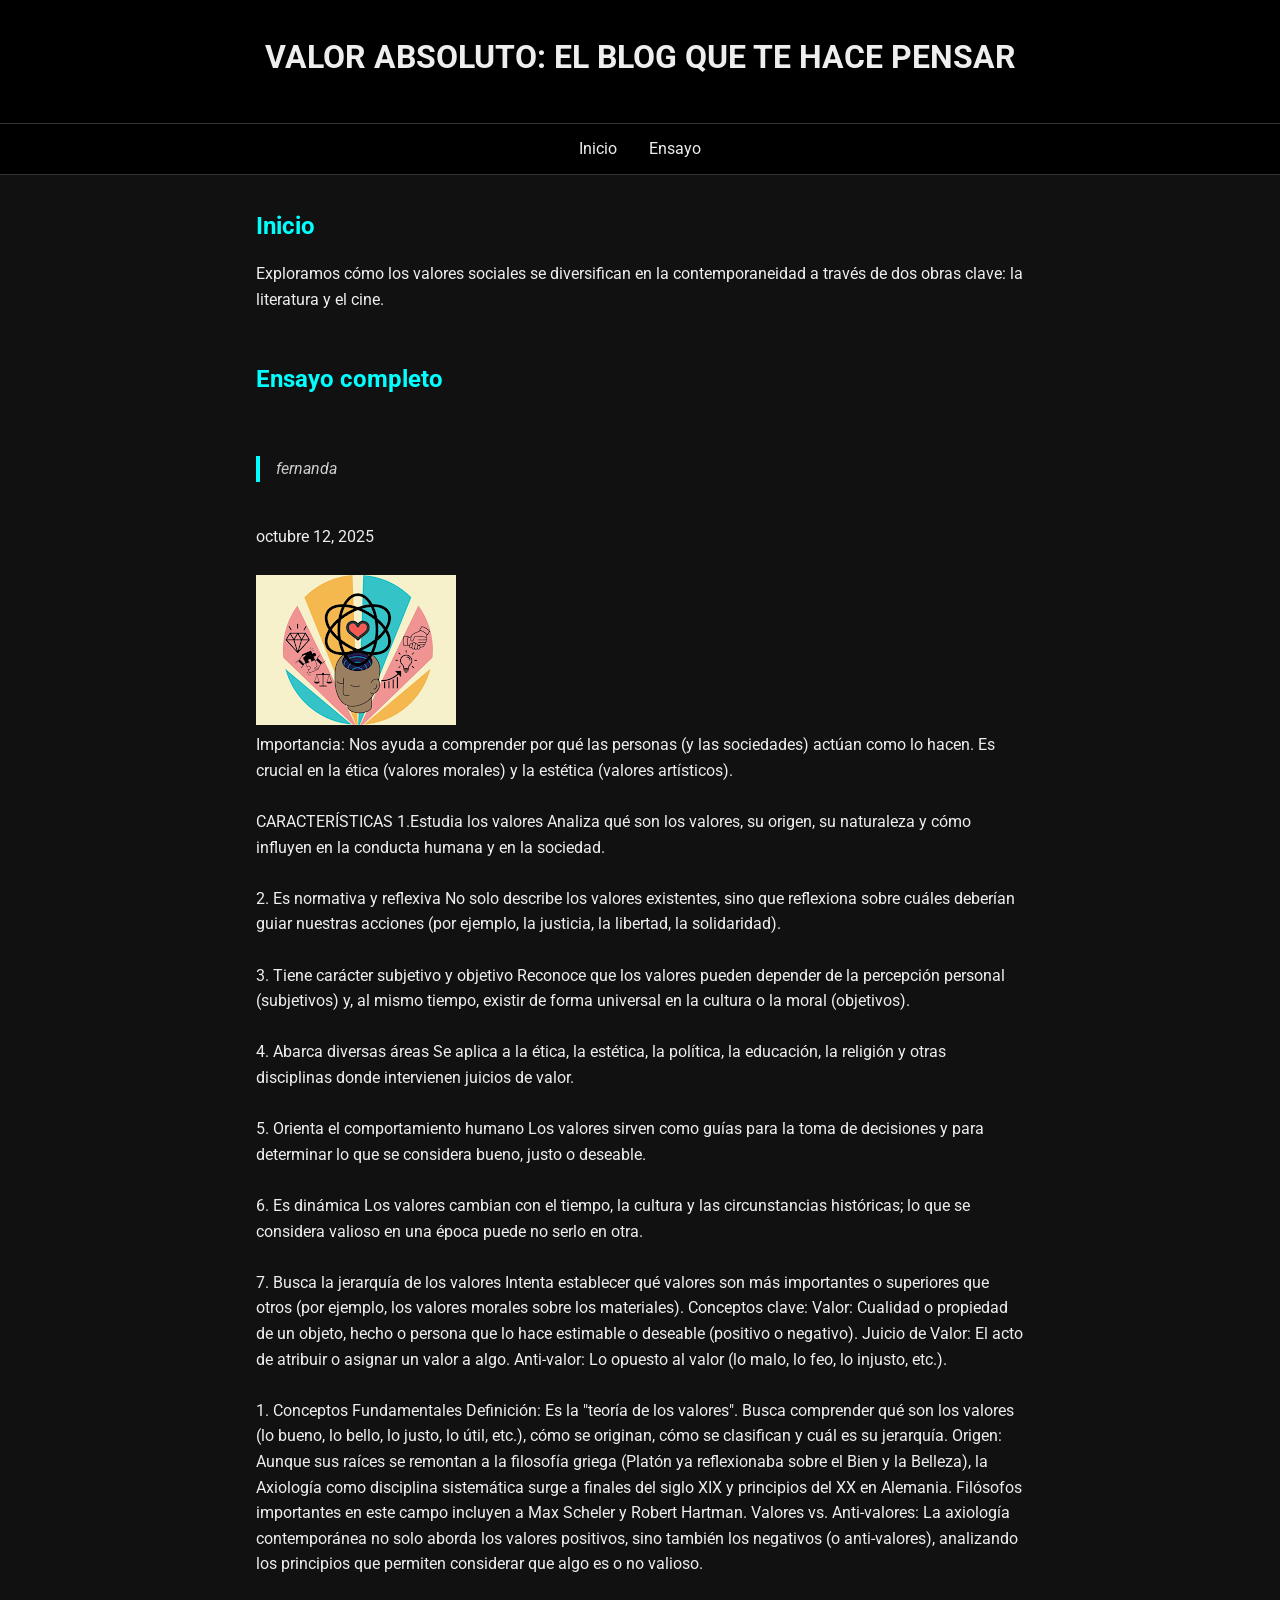
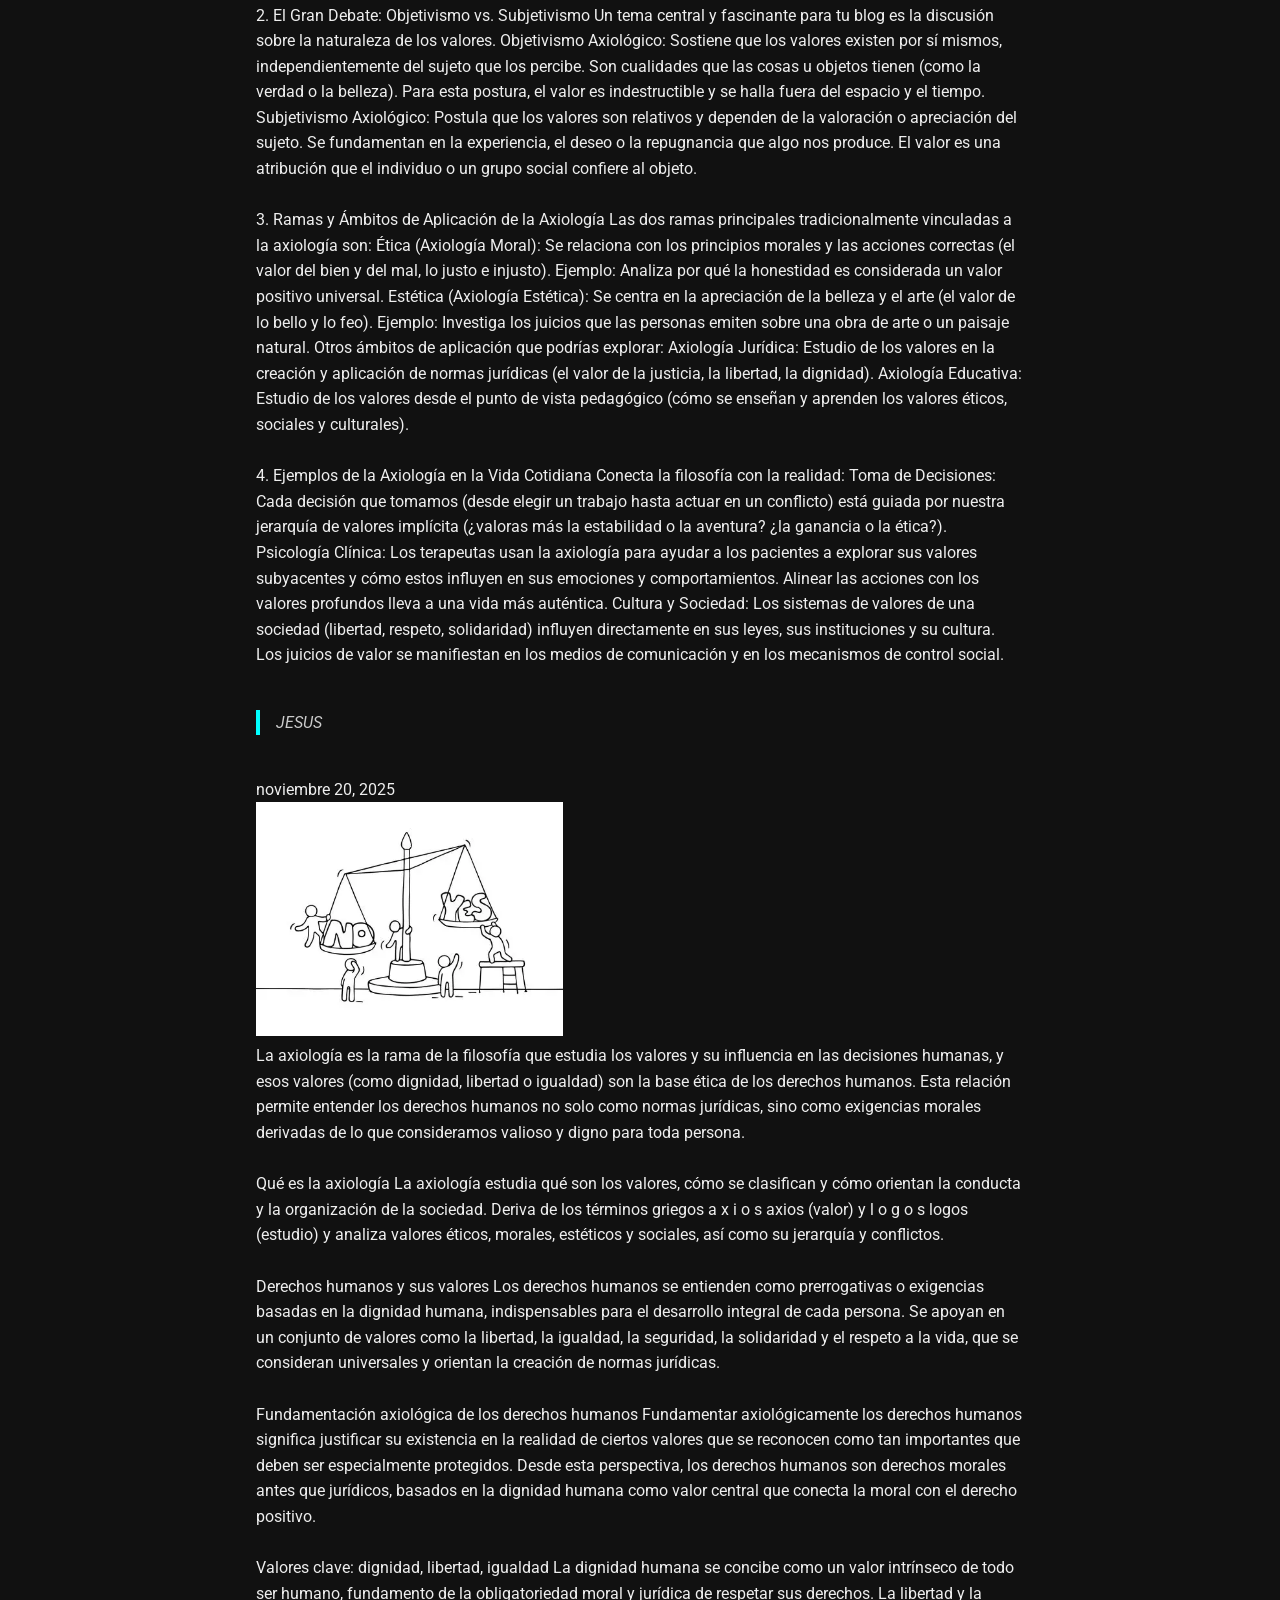
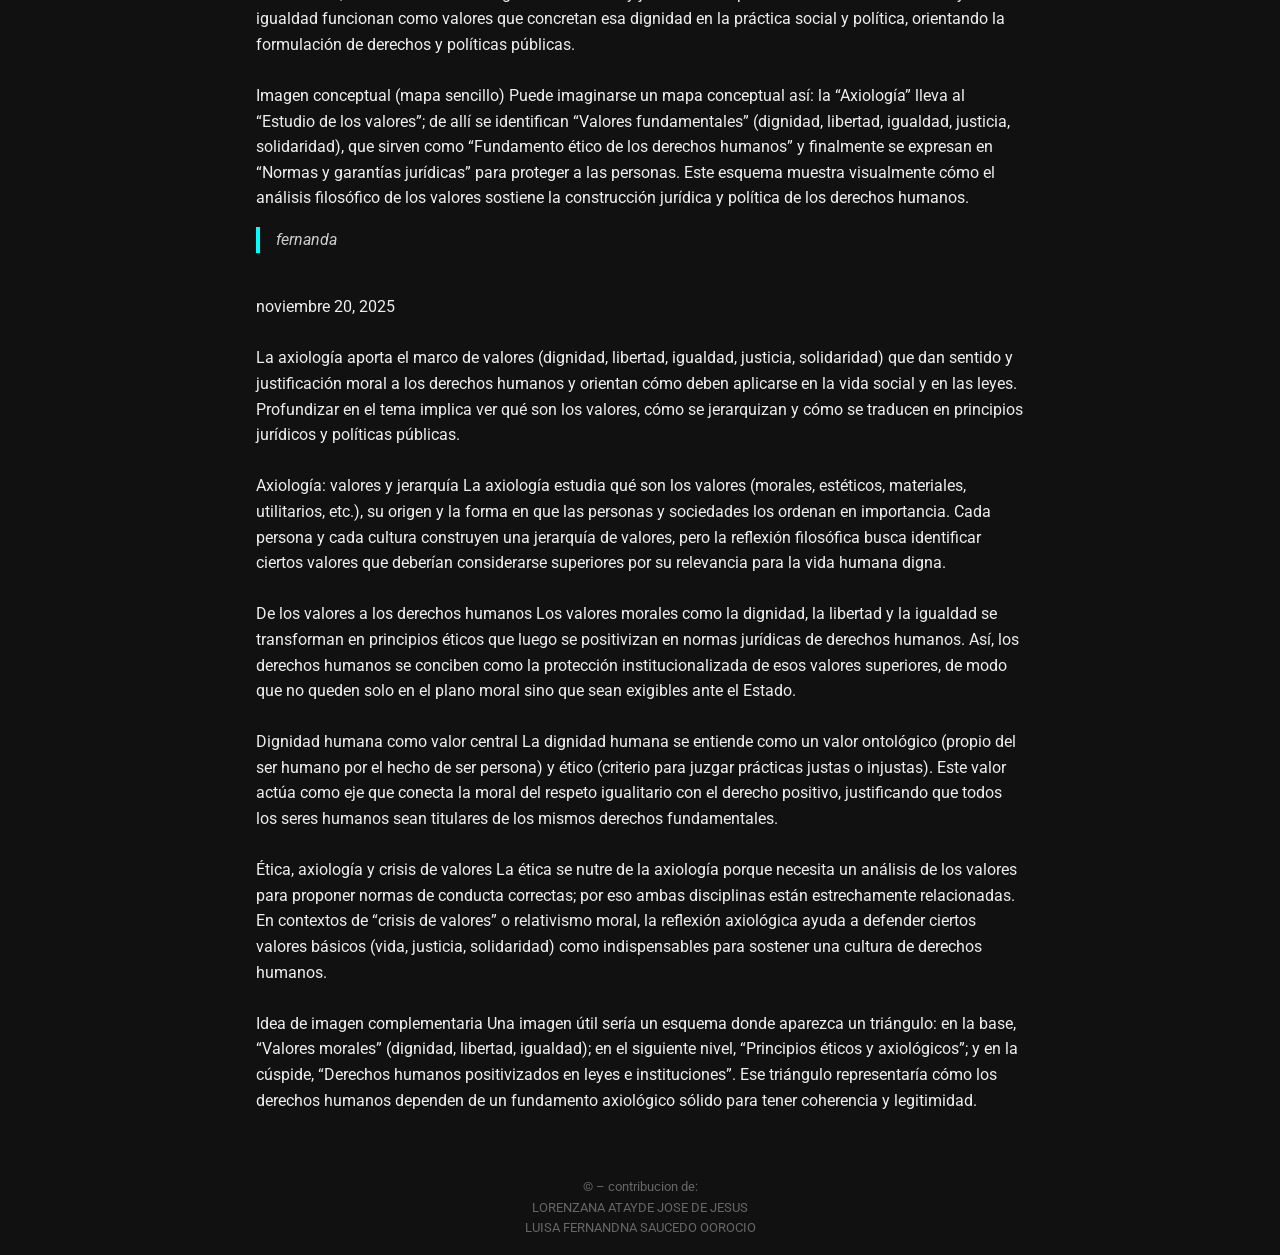
==== index.html @ 6dce5f1a "Add files via upload" ====
<!DOCTYPE html>
<html lang="es">
  <head>
    <meta charset="UTF-8" />
    <meta name="viewport" content="width=device-width, initial-scale=1.0" />
    <title>La diversificación de los valores sociales</title>
    <link rel="stylesheet" href="inicio.css" />
    <link
      href="https://fonts.googleapis.com/css2?family=Roboto:wght@300;400;700&display=swap"
      rel="stylesheet"
    />
  </head>

  <body>
    <header>
      <h1>VALOR ABSOLUTO: EL BLOG QUE TE HACE PENSAR</h1>
    </header>

    <nav>
      <ul>
        <li><a href="#inicio">Inicio</a></li>
        <li><a href="#ensayo">Ensayo</a></li>
      </ul>
    </nav>

    <main>
      <section id="inicio">
        <h2>Inicio</h2>
        <p>
          Exploramos cómo los valores sociales se diversifican en la
          contemporaneidad a través de dos obras clave: la literatura y el cine.
        </p>
      </section>

      <section id="ensayo">
        <h2>Ensayo completo</h2>
        <article>
          <br />
          <blockquote>fernanda</blockquote>
          <br/>
          <p>
            octubre 12, 2025<br />
            <br><img src="karen.png" alt="" /><br>
            Importancia: Nos ayuda a comprender por qué las personas (y las
            sociedades) actúan como lo hacen. Es crucial en la ética (valores
            morales) y la estética (valores artísticos).

            <br /><br />

            CARACTERÍSTICAS 1.Estudia los valores Analiza qué son los valores,
            su origen, su naturaleza y cómo influyen en la conducta humana y en
            la sociedad.
            <br /><br />
            2. Es normativa y reflexiva No solo describe los valores existentes,
            sino que reflexiona sobre cuáles deberían guiar nuestras acciones
            (por ejemplo, la justicia, la libertad, la solidaridad).
            <br /><br />
            3. Tiene carácter subjetivo y objetivo Reconoce que los valores
            pueden depender de la percepción personal (subjetivos) y, al mismo
            tiempo, existir de forma universal en la cultura o la moral
            (objetivos).
            <br /><br />
            4. Abarca diversas áreas Se aplica a la ética, la estética, la
            política, la educación, la religión y otras disciplinas donde
            intervienen juicios de valor.
            <br /><br />
            5. Orienta el comportamiento humano Los valores sirven como guías
            para la toma de decisiones y para determinar lo que se considera
            bueno, justo o deseable.
            <br /><br />
            6. Es dinámica Los valores cambian con el tiempo, la cultura y las
            circunstancias históricas; lo que se considera valioso en una época
            puede no serlo en otra.
            <br /><br />
            7. Busca la jerarquía de los valores Intenta establecer qué valores
            son más importantes o superiores que otros (por ejemplo, los valores
            morales sobre los materiales). Conceptos clave: Valor: Cualidad o
            propiedad de un objeto, hecho o persona que lo hace estimable o
            deseable (positivo o negativo). Juicio de Valor: El acto de atribuir
            o asignar un valor a algo. Anti-valor: Lo opuesto al valor (lo malo,
            lo feo, lo injusto, etc.).

            <br /><br />

            1. Conceptos Fundamentales Definición: Es la "teoría de los
            valores". Busca comprender qué son los valores (lo bueno, lo bello,
            lo justo, lo útil, etc.), cómo se originan, cómo se clasifican y
            cuál es su jerarquía. Origen: Aunque sus raíces se remontan a la
            filosofía griega (Platón ya reflexionaba sobre el Bien y la
            Belleza), la Axiología como disciplina sistemática surge a finales
            del siglo XIX y principios del XX en Alemania. Filósofos importantes
            en este campo incluyen a Max Scheler y Robert Hartman. Valores vs.
            Anti-valores: La axiología contemporánea no solo aborda los valores
            positivos, sino también los negativos (o anti-valores), analizando
            los principios que permiten considerar que algo es o no valioso.
            <br /><br />
            2. El Gran Debate: Objetivismo vs. Subjetivismo Un tema central y
            fascinante para tu blog es la discusión sobre la naturaleza de los
            valores. Objetivismo Axiológico: Sostiene que los valores existen
            por sí mismos, independientemente del sujeto que los percibe. Son
            cualidades que las cosas u objetos tienen (como la verdad o la
            belleza). Para esta postura, el valor es indestructible y se halla
            fuera del espacio y el tiempo. Subjetivismo Axiológico: Postula que
            los valores son relativos y dependen de la valoración o apreciación
            del sujeto. Se fundamentan en la experiencia, el deseo o la
            repugnancia que algo nos produce. El valor es una atribución que el
            individuo o un grupo social confiere al objeto.
            <br /><br />
            3. Ramas y Ámbitos de Aplicación de la Axiología Las dos ramas
            principales tradicionalmente vinculadas a la axiología son: Ética
            (Axiología Moral): Se relaciona con los principios morales y las
            acciones correctas (el valor del bien y del mal, lo justo e
            injusto). Ejemplo: Analiza por qué la honestidad es considerada un
            valor positivo universal. Estética (Axiología Estética): Se centra
            en la apreciación de la belleza y el arte (el valor de lo bello y lo
            feo). Ejemplo: Investiga los juicios que las personas emiten sobre
            una obra de arte o un paisaje natural. Otros ámbitos de aplicación
            que podrías explorar: Axiología Jurídica: Estudio de los valores en
            la creación y aplicación de normas jurídicas (el valor de la
            justicia, la libertad, la dignidad). Axiología Educativa: Estudio de
            los valores desde el punto de vista pedagógico (cómo se enseñan y
            aprenden los valores éticos, sociales y culturales).
            <br /><br />
            4. Ejemplos de la Axiología en la Vida Cotidiana Conecta la
            filosofía con la realidad: Toma de Decisiones: Cada decisión que
            tomamos (desde elegir un trabajo hasta actuar en un conflicto) está
            guiada por nuestra jerarquía de valores implícita (¿valoras más la
            estabilidad o la aventura? ¿la ganancia o la ética?). Psicología
            Clínica: Los terapeutas usan la axiología para ayudar a los
            pacientes a explorar sus valores subyacentes y cómo estos influyen
            en sus emociones y comportamientos. Alinear las acciones con los
            valores profundos lleva a una vida más auténtica. Cultura y
            Sociedad: Los sistemas de valores de una sociedad (libertad,
            respeto, solidaridad) influyen directamente en sus leyes, sus
            instituciones y su cultura. Los juicios de valor se manifiestan en
            los medios de comunicación y en los mecanismos de control social.
          </p>
          <br />

          <blockquote>JESUS</blockquote>
          <br />
          noviembre 20, 2025
          <br />
          <img src="cami.webp" style="width: 40%" />
          <br />

          <p>
            La axiología es la rama de la filosofía que estudia los valores y su
            influencia en las decisiones humanas, y esos valores (como dignidad,
            libertad o igualdad) son la base ética de los derechos humanos. Esta
            relación permite entender los derechos humanos no solo como normas
            jurídicas, sino como exigencias morales derivadas de lo que
            consideramos valioso y digno para toda persona.

            <br /><br />

            Qué es la axiología La axiología estudia qué son los valores, cómo
            se clasifican y cómo orientan la conducta y la organización de la
            sociedad. Deriva de los términos griegos a x i o s axios (valor) y l
            o g o s logos (estudio) y analiza valores éticos, morales, estéticos
            y sociales, así como su jerarquía y conflictos.

            <br /><br />

            Derechos humanos y sus valores Los derechos humanos se entienden
            como prerrogativas o exigencias basadas en la dignidad humana,
            indispensables para el desarrollo integral de cada persona. Se
            apoyan en un conjunto de valores como la libertad, la igualdad, la
            seguridad, la solidaridad y el respeto a la vida, que se consideran
            universales y orientan la creación de normas jurídicas.

            <br /><br />

            Fundamentación axiológica de los derechos humanos Fundamentar
            axiológicamente los derechos humanos significa justificar su
            existencia en la realidad de ciertos valores que se reconocen como
            tan importantes que deben ser especialmente protegidos. Desde esta
            perspectiva, los derechos humanos son derechos morales antes que
            jurídicos, basados en la dignidad humana como valor central que
            conecta la moral con el derecho positivo.​

            <br /><br />

            Valores clave: dignidad, libertad, igualdad La dignidad humana se
            concibe como un valor intrínseco de todo ser humano, fundamento de
            la obligatoriedad moral y jurídica de respetar sus derechos. La
            libertad y la igualdad funcionan como valores que concretan esa
            dignidad en la práctica social y política, orientando la formulación
            de derechos y políticas públicas.​

            <br /><br />

            Imagen conceptual (mapa sencillo) Puede imaginarse un mapa
            conceptual así: la “Axiología” lleva al “Estudio de los valores”; de
            allí se identifican “Valores fundamentales” (dignidad, libertad,
            igualdad, justicia, solidaridad), que sirven como “Fundamento ético
            de los derechos humanos” y finalmente se expresan en “Normas y
            garantías jurídicas” para proteger a las personas. Este esquema
            muestra visualmente cómo el análisis filosófico de los valores
            sostiene la construcción jurídica y política de los derechos
            humanos.​
          </p>

          <blockquote>fernanda</blockquote>
          <br />
          noviembre 20, 2025
          <br />
          <img src="img2.jpg" alt="">
          <p>
            La axiología aporta el marco de valores (dignidad, libertad,
            igualdad, justicia, solidaridad) que dan sentido y justificación
            moral a los derechos humanos y orientan cómo deben aplicarse en la
            vida social y en las leyes. Profundizar en el tema implica ver qué
            son los valores, cómo se jerarquizan y cómo se traducen en
            principios jurídicos y políticas públicas.
            
            <br><br>

            Axiología: valores y
            jerarquía La axiología estudia qué son los valores (morales,
            estéticos, materiales, utilitarios, etc.), su origen y la forma en
            que las personas y sociedades los ordenan en importancia. Cada
            persona y cada cultura construyen una jerarquía de valores, pero la
            reflexión filosófica busca identificar ciertos valores que deberían
            considerarse superiores por su relevancia para la vida humana
            digna.
            
            <br><br>
            
            De los valores a los derechos humanos Los valores morales
            como la dignidad, la libertad y la igualdad se transforman en
            principios éticos que luego se positivizan en normas jurídicas de
            derechos humanos. Así, los derechos humanos se conciben como la
            protección institucionalizada de esos valores superiores, de modo
            que no queden solo en el plano moral sino que sean exigibles ante el
            Estado.​

            <br><br>

            Dignidad humana como valor central La dignidad humana se
            entiende como un valor ontológico (propio del ser humano por el
            hecho de ser persona) y ético (criterio para juzgar prácticas justas
            o injustas). Este valor actúa como eje que conecta la moral del
            respeto igualitario con el derecho positivo, justificando que todos
            los seres humanos sean titulares de los mismos derechos
            fundamentales.​ 
            
            <br><br>
            
            Ética, axiología y crisis de valores La ética se
            nutre de la axiología porque necesita un análisis de los valores
            para proponer normas de conducta correctas; por eso ambas
            disciplinas están estrechamente relacionadas. En contextos de
            “crisis de valores” o relativismo moral, la reflexión axiológica
            ayuda a defender ciertos valores básicos (vida, justicia,
            solidaridad) como indispensables para sostener una cultura de
            derechos humanos.​ 

            <br><br>
            
            Idea de imagen complementaria Una imagen útil
            sería un esquema donde aparezca un triángulo: en la base, “Valores
            morales” (dignidad, libertad, igualdad); en el siguiente nivel,
            “Principios éticos y axiológicos”; y en la cúspide, “Derechos
            humanos positivizados en leyes e instituciones”. Ese triángulo
            representaría cómo los derechos humanos dependen de un fundamento
            axiológico sólido para tener coherencia y legitimidad.​
          </p>
        </article>
      </section>
    </main>

    <footer>
      <p>
        &copy; <span id="year"></span> – contribucion de:<br />
        LORENZANA ATAYDE JOSE DE JESUS <br />
        LUISA FERNANDNA SAUCEDO OOROCIO <br />
      </p>
    </footer>
  </body>
</html>
---- inicio.css ----
/* Reset básico */
* { margin: 0; padding: 0; box-sizing: border-box; }

body {
  font-family: 'Roboto', sans-serif;
  background: #111;
  color: #eee;
  line-height: 1.6;
}

header {
  text-align: center;
  padding: 2rem 1rem;
  background: #000;
  border-bottom: 1px solid #333;
}

header h1 { font-size: 2rem; margin-bottom: .5rem; }
header p { font-size: 1rem; color: #aaa; }

nav {
  background: #000;
  border-bottom: 1px solid #333;
  position: sticky;
  top: 0;
  z-index: 1000;
}

nav ul {
  list-style: none;
  display: flex;
  justify-content: center;
  flex-wrap: wrap;
}

nav li { margin: 0 1rem; }
nav a {
  color: #eee;
  text-decoration: none;
  padding: .75rem 0;
  display: block;
  transition: color .3s;
}
nav a:hover { color: #0ff; }

main {
  max-width: 800px;
  margin: 2rem auto;
  padding: 0 1rem;
}

section { margin-bottom: 3rem; }
h2 { margin-bottom: 1rem; color: #0ff; }
blockquote {
  border-left: 4px solid #0ff;
  padding-left: 1rem;
  margin: 1rem 0;
  font-style: italic;
  color: #ccc;
}

.ref-list { list-style: none; padding-left: 0; }
.ref-list li { margin-bottom: .5rem; }

form {
  display: flex;
  flex-direction: column;
}
form input, form textarea {
  margin-bottom: 1rem;
  padding: .75rem;
  border: none;
  border-radius: 4px;
  background: #222;
  color: #eee;
}
form button {
  padding: .75rem;
  border: none;
  border-radius: 4px;
  background: #0ff;
  color: #000;
  font-weight: bold;
  cursor: pointer;
}
form button:hover { background: #0cc; }

footer {
  text-align: center;
  padding: 1rem 0;
  font-size: .8rem;
  color: #666;
}
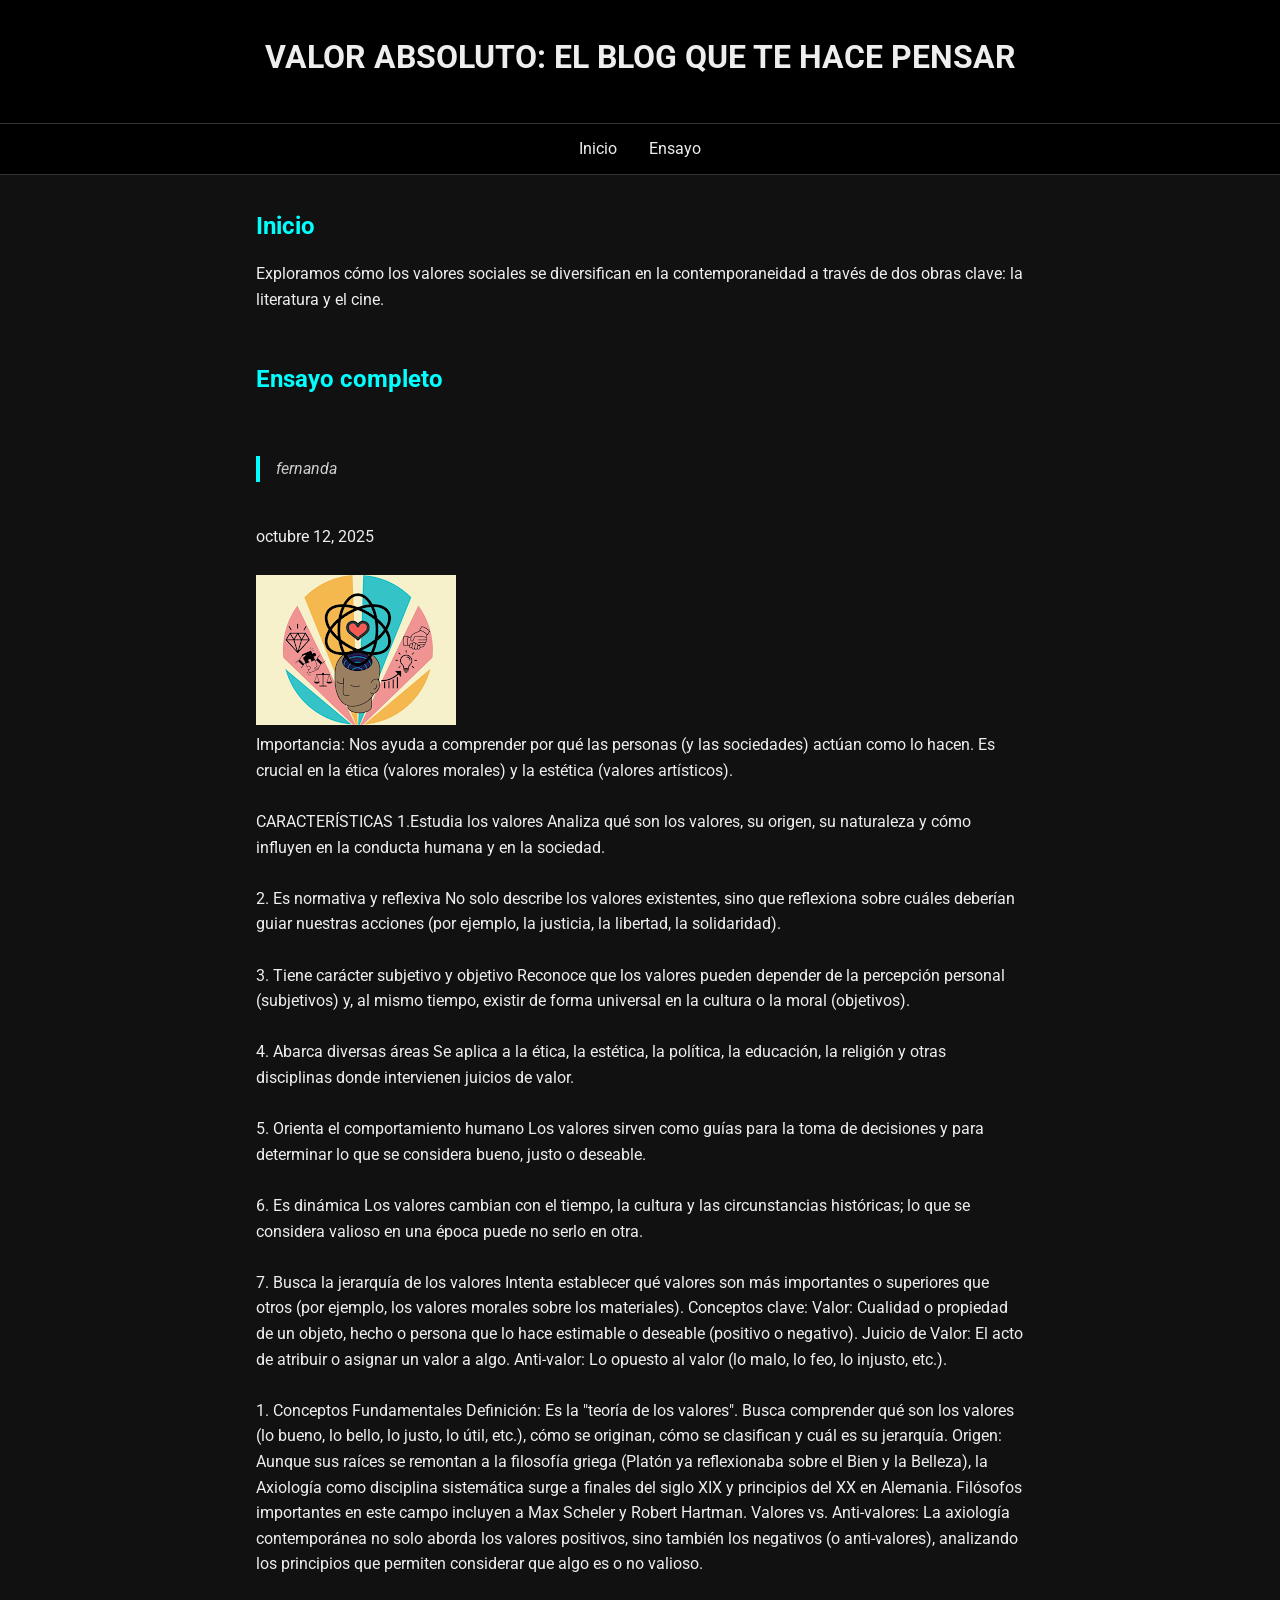
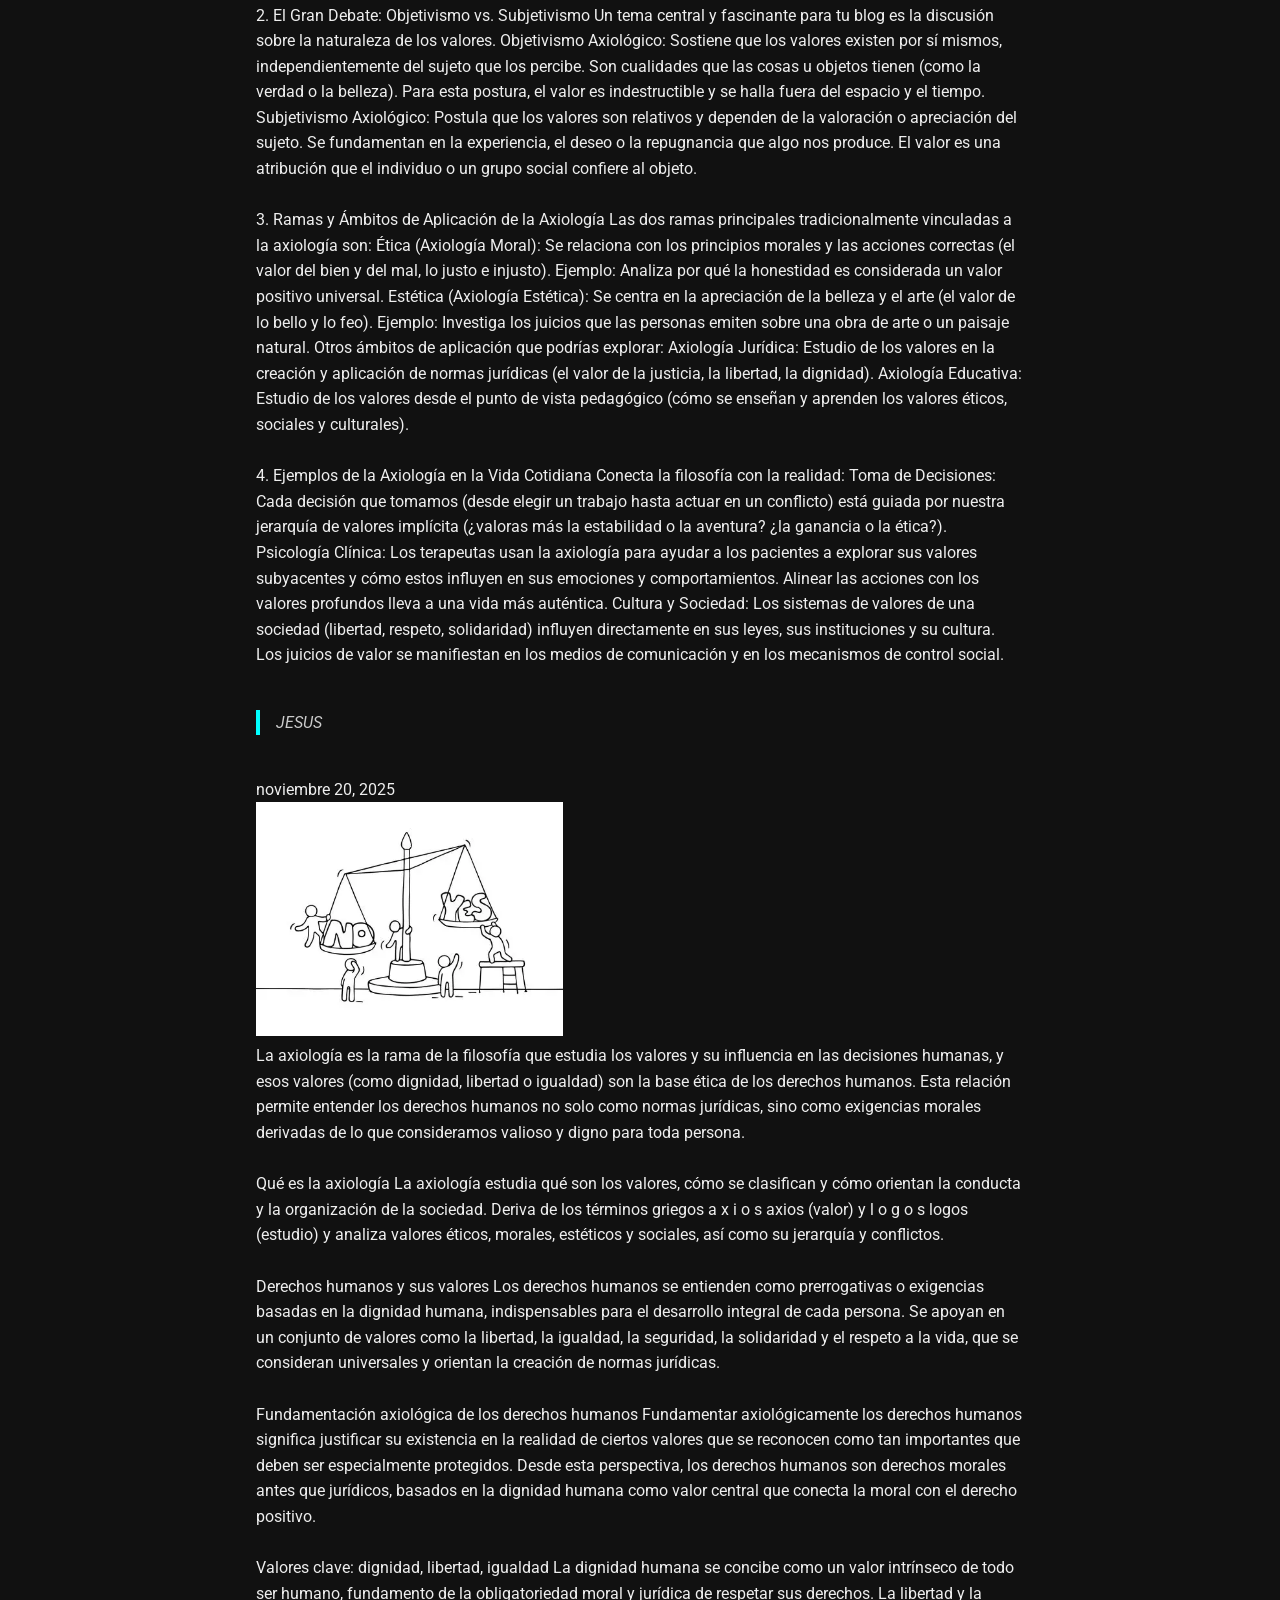
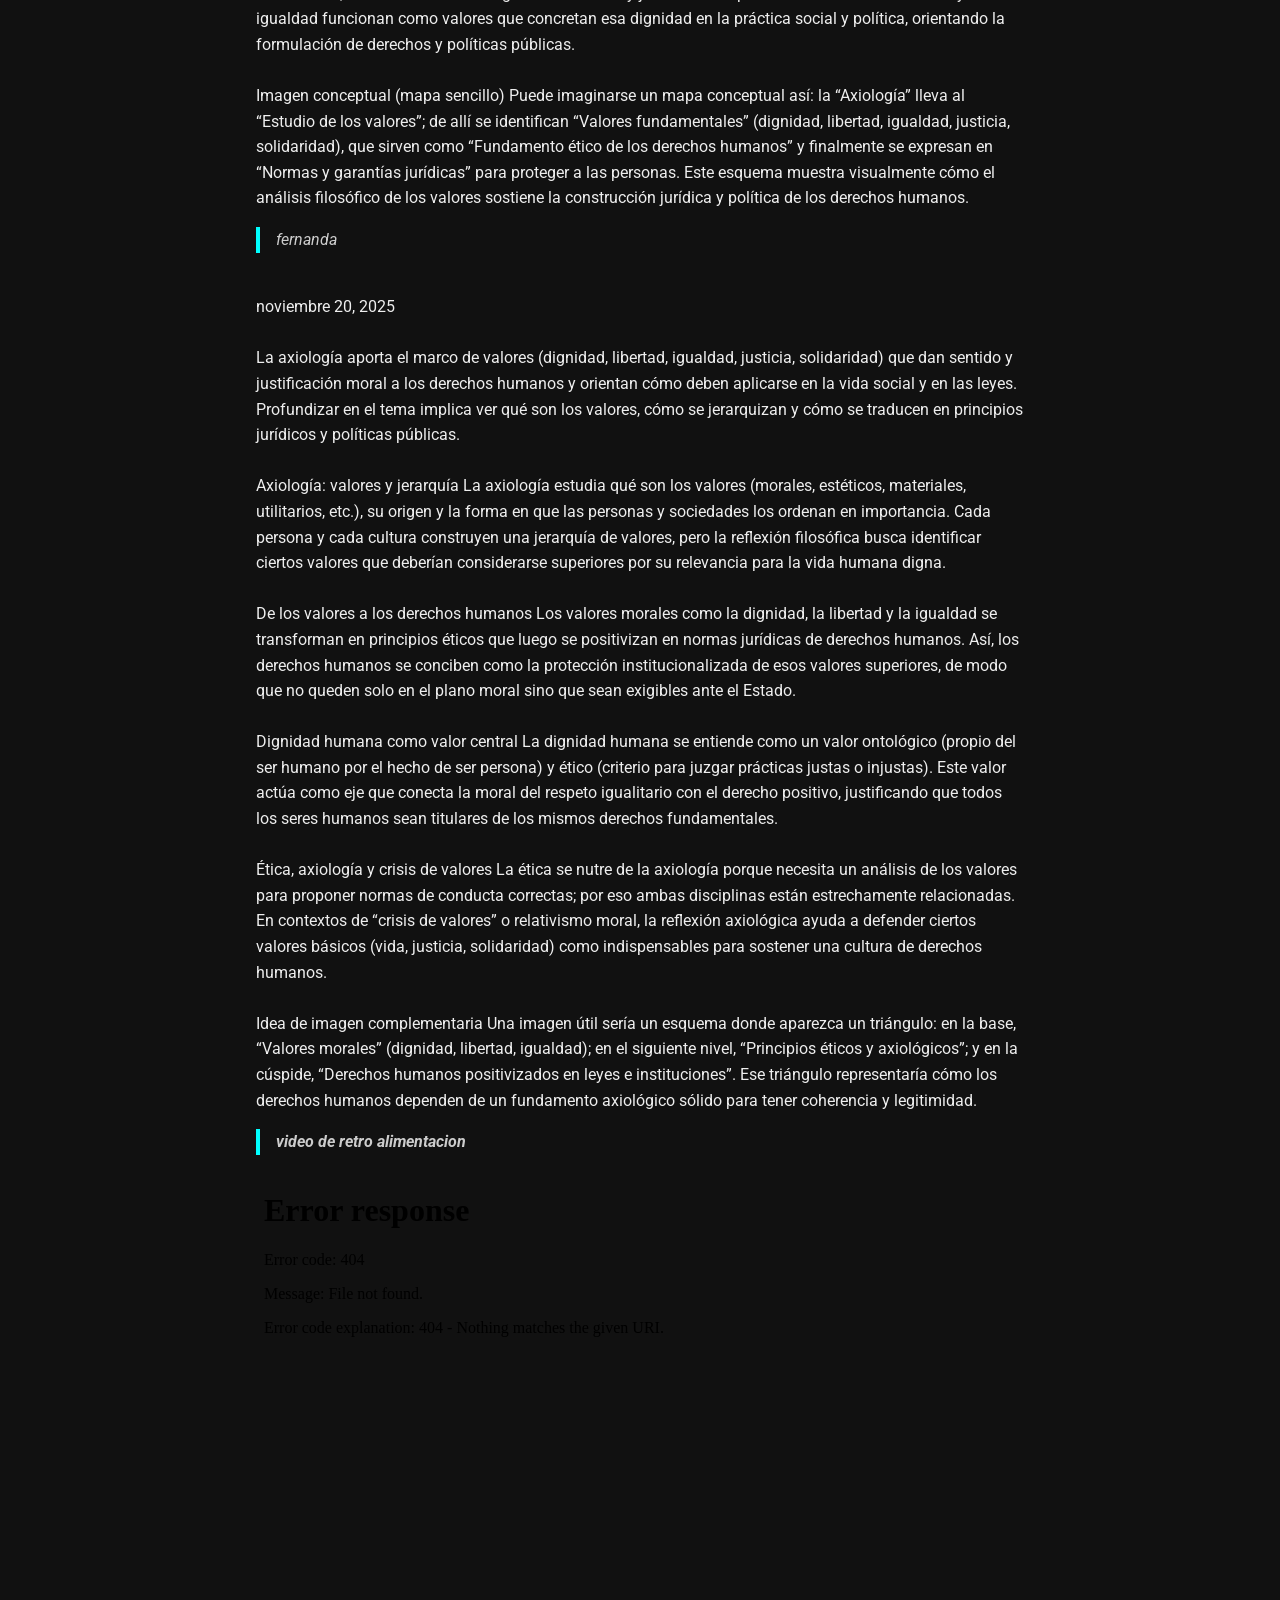
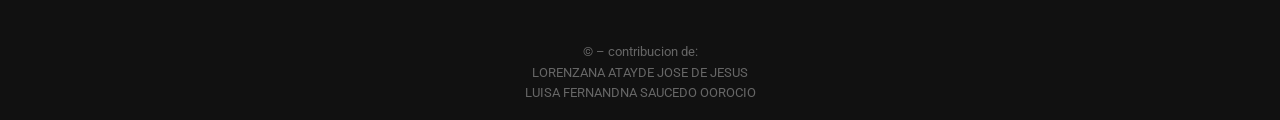
==== commit 3ee6f213: "Add files via upload" ====
--- a/index.html
+++ b/index.html
@@ -266,6 +266,10 @@
             representaría cómo los derechos humanos dependen de un fundamento
             axiológico sólido para tener coherencia y legitimidad.​
           </p>
+          <blockquote>
+            <h4>video de retro alimentacion </h4>
+          </blockquote>
+          <embed src="video.mp4" type="" style="width: 100%; height: 400px;" />
         </article>
       </section>
     </main>
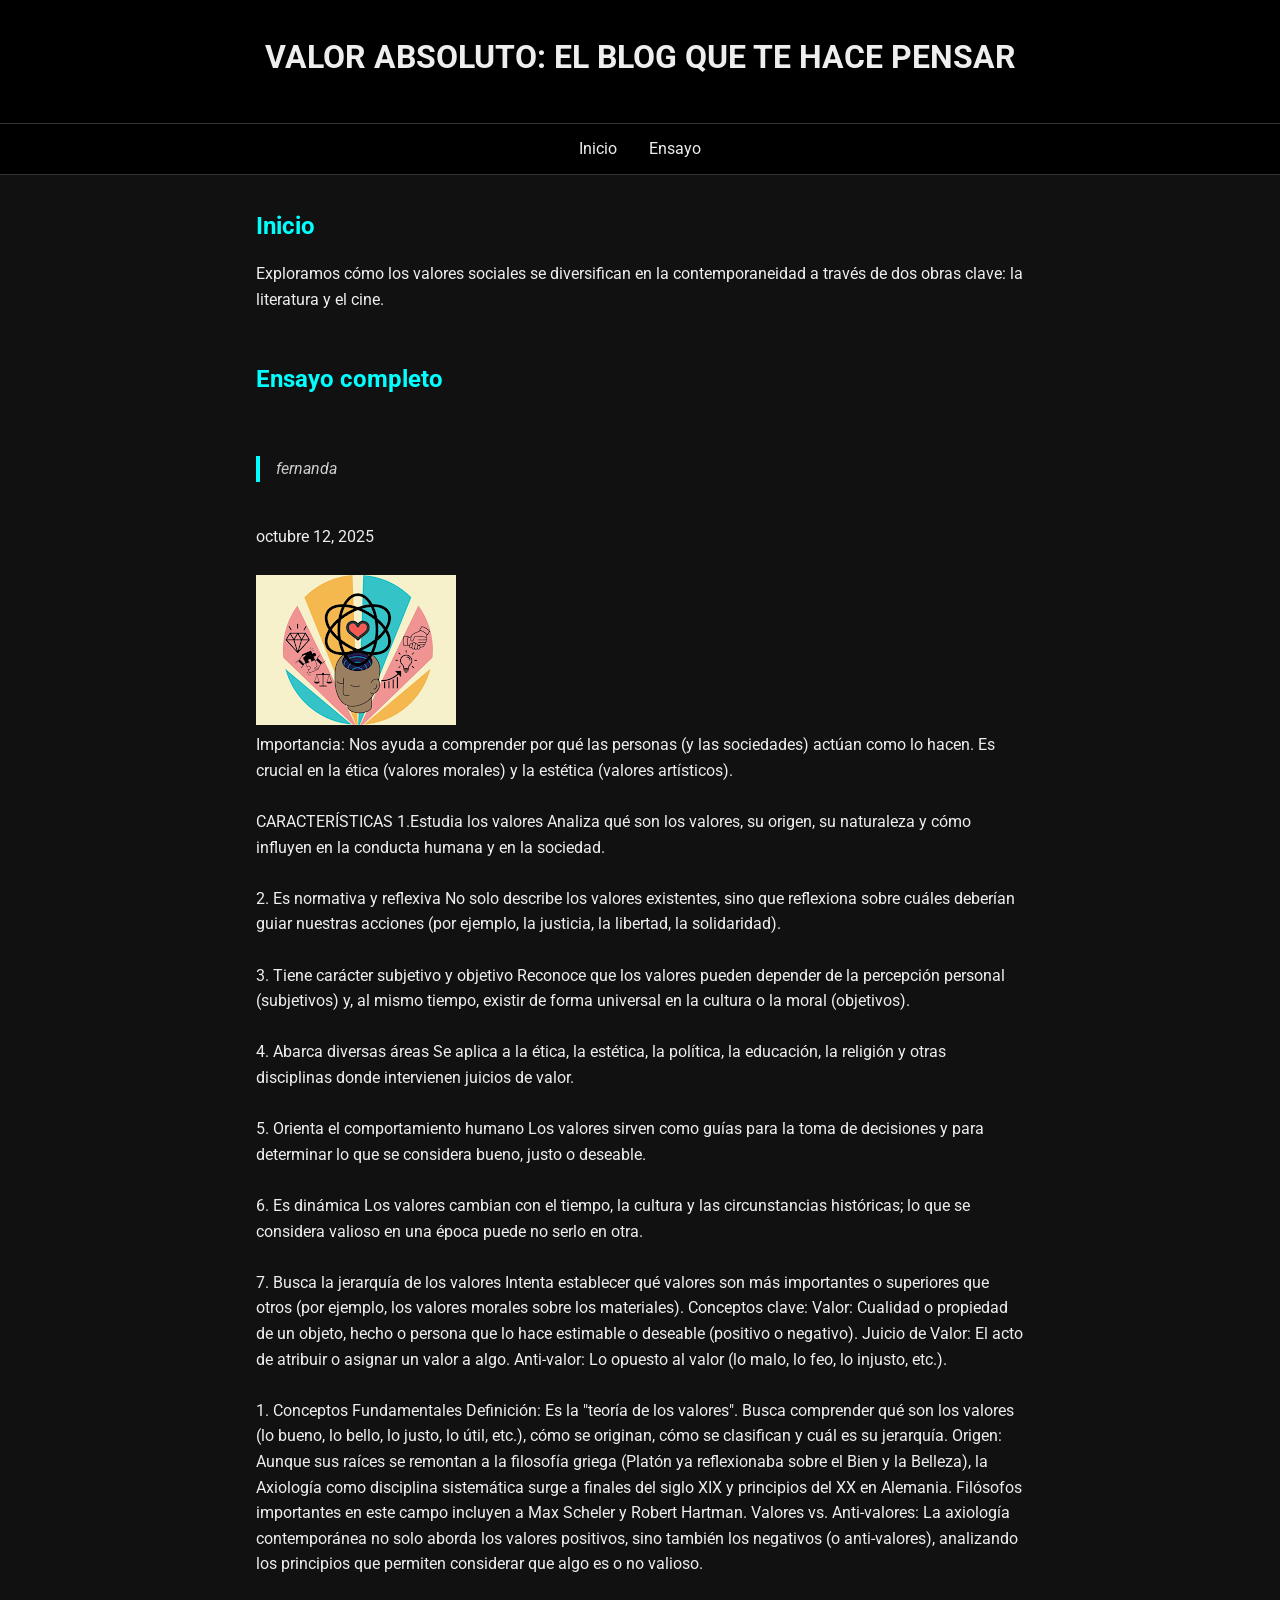
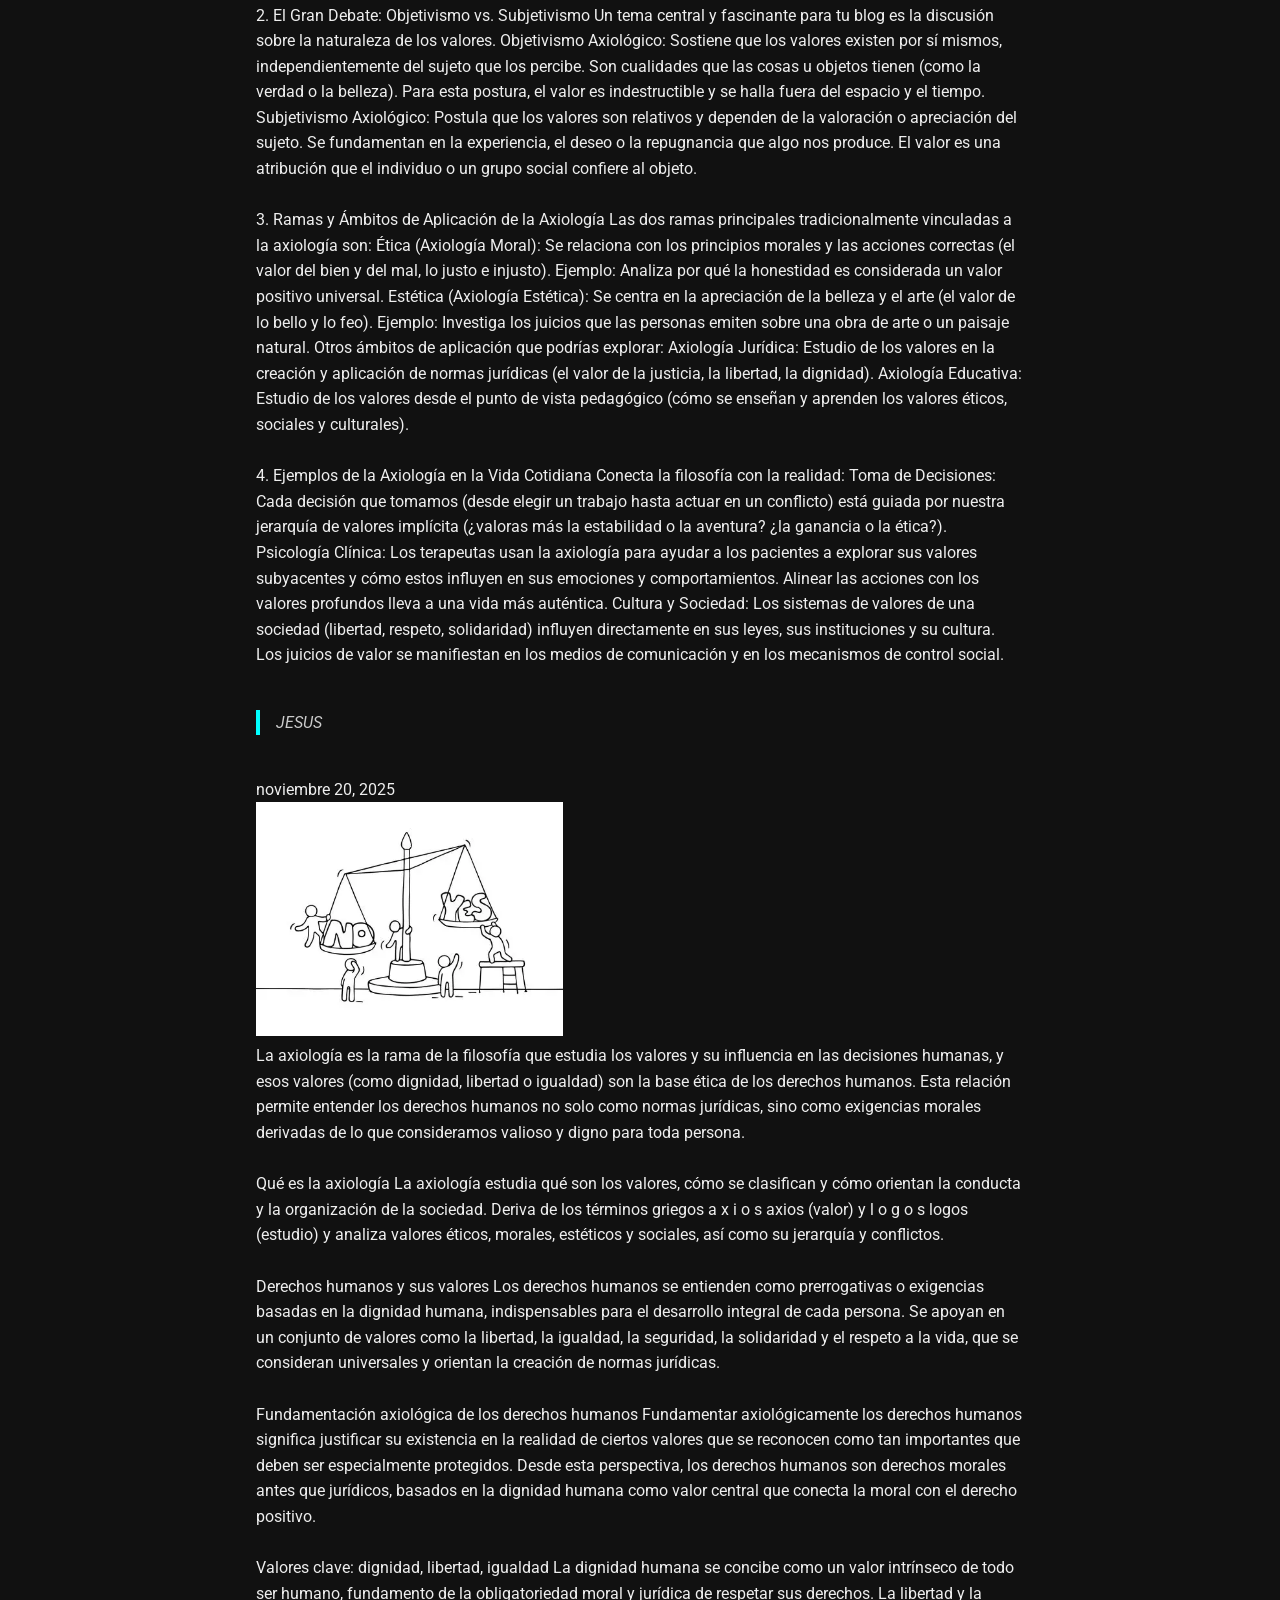
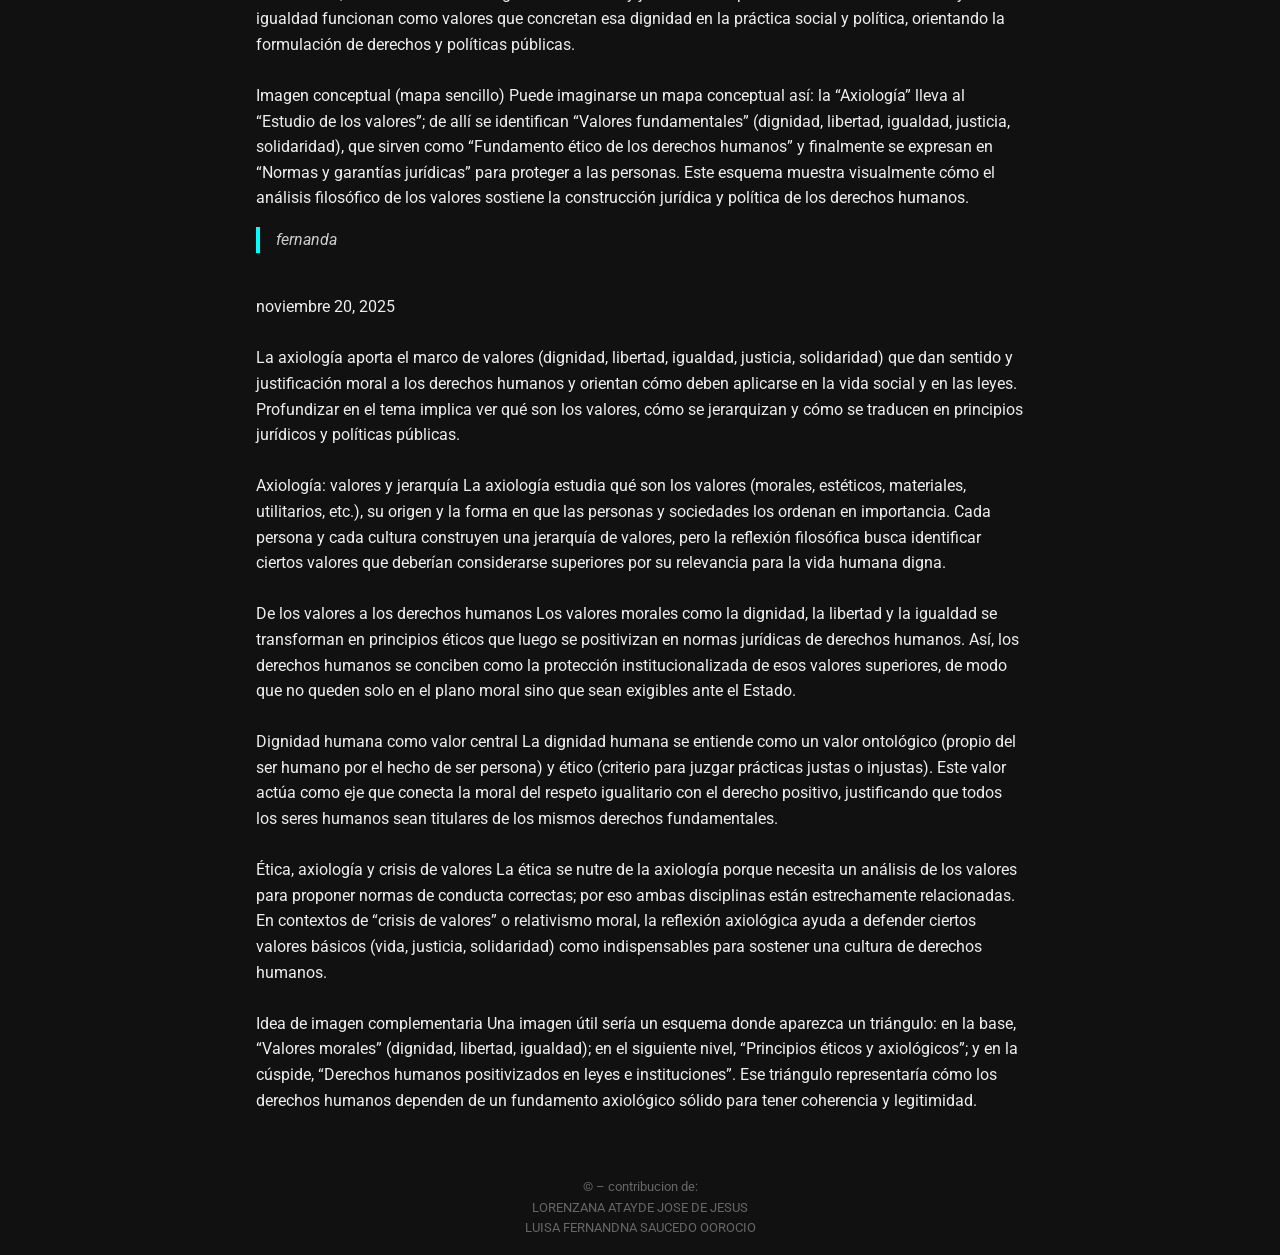
==== commit 2909b495: "Update index.html" ====
--- a/index.html
+++ b/index.html
@@ -266,10 +266,6 @@
             representaría cómo los derechos humanos dependen de un fundamento
             axiológico sólido para tener coherencia y legitimidad.​
           </p>
-          <blockquote>
-            <h4>video de retro alimentacion </h4>
-          </blockquote>
-          <embed src="video.mp4" type="" style="width: 100%; height: 400px;" />
         </article>
       </section>
     </main>
@@ -283,3 +279,4 @@
     </footer>
   </body>
 </html>
+
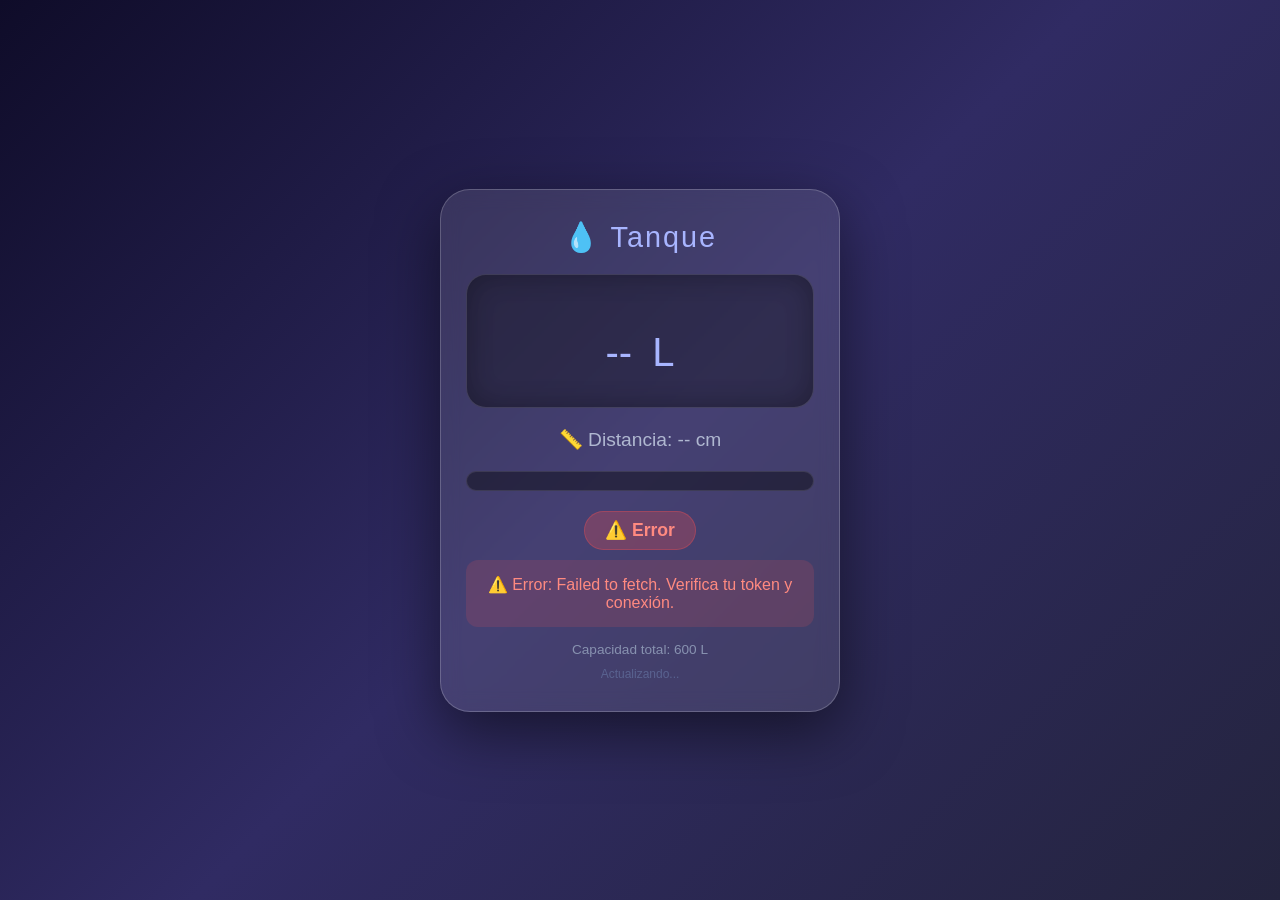
==== commit 46acce6c: "Add files via upload" ====
--- a/index.html
+++ b/index.html
@@ -1,282 +1,296 @@
 <!DOCTYPE html>
-<html lang="es">
-  <head>
-    <meta charset="UTF-8" />
-    <meta name="viewport" content="width=device-width, initial-scale=1.0" />
-    <title>La diversificación de los valores sociales</title>
-    <link rel="stylesheet" href="inicio.css" />
-    <link
-      href="https://fonts.googleapis.com/css2?family=Roboto:wght@300;400;700&display=swap"
-      rel="stylesheet"
-    />
-  </head>
+<html>
+<head>
+    <meta charset="UTF-8">
+    <meta name="viewport" content="width=device-width, initial-scale=1.0, maximum-scale=1.0, user-scalable=no">
+    <title>Nivel del Tanque</title>
+    <style>
+        * {
+            margin: 0;
+            padding: 0;
+            box-sizing: border-box;
+        }
+        body {
+            font-family: 'Segoe UI', Tahoma, Geneva, Verdana, sans-serif;
+            background: linear-gradient(135deg, #0f0c29, #302b63, #24243e);
+            min-height: 100vh;
+            display: flex;
+            justify-content: center;
+            align-items: center;
+            padding: 20px;
+        }
+        .container {
+            background: rgba(255,255,255,0.1);
+            backdrop-filter: blur(10px);
+            border-radius: 30px;
+            padding: 30px 25px;
+            max-width: 400px;
+            width: 100%;
+            box-shadow: 0 20px 60px rgba(0,0,0,0.5);
+            border: 1px solid rgba(255,255,255,0.2);
+            text-align: center;
+            color: #fff;
+        }
+        h1 {
+            font-size: 1.8rem;
+            font-weight: 300;
+            letter-spacing: 2px;
+            margin-bottom: 15px;
+            color: #a8b5ff;
+        }
+        .litros-display {
+            font-size: 4.5rem;
+            font-weight: 700;
+            background: rgba(0,0,0,0.3);
+            border-radius: 20px;
+            padding: 25px 15px;
+            margin: 20px 0;
+            border: 1px solid rgba(255,255,255,0.1);
+            box-shadow: inset 0 0 30px rgba(0,0,0,0.3);
+        }
+        .litros-display span {
+            font-size: 2.5rem;
+            font-weight: 300;
+            color: #a8b5ff;
+        }
+        .distancia-display {
+            font-size: 1.2rem;
+            color: #b0b8d1;
+            margin-bottom: 10px;
+        }
+        .estado {
+            font-size: 1.1rem;
+            padding: 8px 20px;
+            border-radius: 50px;
+            display: inline-block;
+            margin-top: 10px;
+            font-weight: 600;
+        }
+        .estado.ok {
+            background: rgba(0, 230, 118, 0.25);
+            color: #69f0ae;
+            border: 1px solid rgba(0, 230, 118, 0.3);
+        }
+        .estado.warning {
+            background: rgba(255, 193, 7, 0.25);
+            color: #ffd54f;
+            border: 1px solid rgba(255, 193, 7, 0.3);
+        }
+        .estado.danger {
+            background: rgba(255, 82, 82, 0.25);
+            color: #ff8a80;
+            border: 1px solid rgba(255, 82, 82, 0.3);
+        }
+        .barra-container {
+            background: rgba(0,0,0,0.4);
+            border-radius: 30px;
+            height: 20px;
+            overflow: hidden;
+            margin: 20px 0 10px;
+            border: 1px solid rgba(255,255,255,0.1);
+        }
+        .barra {
+            height: 100%;
+            width: 0%;
+            border-radius: 30px;
+            background: linear-gradient(90deg, #00c853, #69f0ae);
+            transition: width 0.5s ease;
+        }
+        .info {
+            font-size: 0.85rem;
+            color: #8892b0;
+            margin-top: 15px;
+        }
+        .actualizado {
+            font-size: 0.75rem;
+            color: #5a6390;
+            margin-top: 10px;
+        }
+        .error-msg {
+            color: #ff8a80;
+            padding: 15px;
+            background: rgba(255,82,82,0.15);
+            border-radius: 12px;
+            margin-top: 10px;
+            display: none;
+        }
+        .loading {
+            display: inline-block;
+            width: 20px;
+            height: 20px;
+            border: 3px solid rgba(255,255,255,0.1);
+            border-top-color: #a8b5ff;
+            border-radius: 50%;
+            animation: spin 0.8s linear infinite;
+            margin: 0 auto;
+        }
+        @keyframes spin {
+            to { transform: rotate(360deg); }
+        }
+        .litros-display.loading .loading {
+            display: inline-block;
+        }
+        .litros-display .loading {
+            display: none;
+        }
+    </style>
+</head>
+<body>
 
-  <body>
-    <header>
-      <h1>VALOR ABSOLUTO: EL BLOG QUE TE HACE PENSAR</h1>
-    </header>
+<div class="container">
+    <h1>💧 Tanque</h1>
+    
+    <div class="litros-display" id="litrosDisplay">
+        <span id="litrosValor">--</span> <span>L</span>
+        <div class="loading" id="loadingSpinner"></div>
+    </div>
+    
+    <div class="distancia-display">
+        📏 Distancia: <span id="distanciaValor">--</span> cm
+    </div>
+    
+    <div class="barra-container">
+        <div class="barra" id="barra"></div>
+    </div>
+    
+    <div id="estadoContainer">
+        <span class="estado" id="estadoLabel">Cargando...</span>
+    </div>
+    
+    <div class="error-msg" id="errorMsg">⚠️ Error al obtener datos. Verifica tu conexión y token.</div>
+    
+    <div class="info">Capacidad total: <span id="capacidadTexto">600</span> L</div>
+    <div class="actualizado" id="actualizadoTexto">Actualizando...</div>
+</div>
 
-    <nav>
-      <ul>
-        <li><a href="#inicio">Inicio</a></li>
-        <li><a href="#ensayo">Ensayo</a></li>
-      </ul>
-    </nav>
+<script>
+    // ==========================================
+    // CONFIGURACIÓN (cambia con tus datos)
+    // ==========================================
+    const UBIDOTS_TOKEN = "BBUS-Zasklp8UQeYxYp42md3fQSx4F0rWYy"; // Cambia por tu token real
+    const DEVICE_LABEL = "tanque";
+    const VARIABLE_LABEL_LITROS = "litros";
+    const CAPACIDAD_TOTAL = 600; // Capacidad total en litros (ajústala)
+    
+    // URL de la API de Ubidots para obtener el último valor de la variable
+    const API_URL = `https://industrial.api.ubidots.com/api/v1.6/devices/${DEVICE_LABEL}/${VARIABLE_LABEL_LITROS}/values/`;
+    
+    // ==========================================
+    // FUNCIONES
+    // ==========================================
+    async function obtenerLitros() {
+        const litrosValor = document.getElementById('litrosValor');
+        const distanciaValor = document.getElementById('distanciaValor');
+        const barra = document.getElementById('barra');
+        const estadoLabel = document.getElementById('estadoLabel');
+        const errorMsg = document.getElementById('errorMsg');
+        const actualizadoTexto = document.getElementById('actualizadoTexto');
+        const loadingSpinner = document.getElementById('loadingSpinner');
+        
+        // Mostrar loading
+        litrosValor.textContent = '...';
+        loadingSpinner.style.display = 'inline-block';
+        errorMsg.style.display = 'none';
+        
+        try {
+            const response = await fetch(API_URL, {
+                headers: {
+                    'X-Auth-Token': UBIDOTS_TOKEN,
+                    'Content-Type': 'application/json'
+                }
+            });
+            
+            if (!response.ok) {
+                throw new Error(`HTTP ${response.status}`);
+            }
+            
+            const data = await response.json();
+            
+            // La respuesta es un array con los últimos valores
+            // El más reciente es el primero (index 0)
+            if (data && data.length > 0) {
+                const ultimo = data[0];
+                const litros = ultimo.value;
+                // Nota: la distancia no viene en la misma variable, pero podemos obtenerla de otra variable si la quieres
+                // Por ahora solo mostramos litros
+                
+                // Mostrar litros
+                litrosValor.textContent = litros.toFixed(1);
+                
+                // Actualizar barra
+                const porcentaje = Math.min((litros / CAPACIDAD_TOTAL) * 100, 100);
+                barra.style.width = porcentaje + '%';
+                
+                // Cambiar color de la barra según nivel
+                if (litros < 20) {
+                    barra.style.background = 'linear-gradient(90deg, #ff1744, #ff8a80)';
+                } else if (litros < 50) {
+                    barra.style.background = 'linear-gradient(90deg, #ff9100, #ffd54f)';
+                } else {
+                    barra.style.background = 'linear-gradient(90deg, #00c853, #69f0ae)';
+                }
+                
+                // Estado
+                if (litros < 20) {
+                    estadoLabel.textContent = '⚠️ Nivel Crítico';
+                    estadoLabel.className = 'estado danger';
+                } else if (litros < 50) {
+                    estadoLabel.textContent = '⚠️ Nivel Bajo';
+                    estadoLabel.className = 'estado warning';
+                } else if (litros > 550) {
+                    estadoLabel.textContent = '⚠️ Casi Lleno';
+                    estadoLabel.className = 'estado warning';
+                } else {
+                    estadoLabel.textContent = '✅ Nivel Normal';
+                    estadoLabel.className = 'estado ok';
+                }
+                
+                // Fecha de actualización
+                const fecha = new Date(ultimo.timestamp);
+                actualizadoTexto.textContent = `Última actualización: ${fecha.toLocaleString()}`;
+                
+                // Intentar obtener distancia (opcional) desde otra variable
+                try {
+                    const distResp = await fetch(`https://industrial.api.ubidots.com/api/v1.6/devices/${DEVICE_LABEL}/distancia/values/`, {
+                        headers: { 'X-Auth-Token': UBIDOTS_TOKEN }
+                    });
+                    if (distResp.ok) {
+                        const distData = await distResp.json();
+                        if (distData && distData.length > 0) {
+                            distanciaValor.textContent = distData[0].value.toFixed(1);
+                        }
+                    }
+                } catch (e) {
+                    // Si no se puede obtener distancia, no importa
+                    distanciaValor.textContent = '--';
+                }
+                
+            } else {
+                throw new Error('No hay datos disponibles');
+            }
+            
+        } catch (error) {
+            console.error('Error:', error);
+            errorMsg.textContent = `⚠️ Error: ${error.message}. Verifica tu token y conexión.`;
+            errorMsg.style.display = 'block';
+            litrosValor.textContent = '--';
+            barra.style.width = '0%';
+            estadoLabel.textContent = '⚠️ Error';
+            estadoLabel.className = 'estado danger';
+        } finally {
+            loadingSpinner.style.display = 'none';
+        }
+    }
+    
+    // ==========================================
+    // INICIALIZAR
+    // ==========================================
+    // Obtener datos al cargar la página
+    obtenerLitros();
+    
+    // Actualizar cada 15 segundos
+    setInterval(obtenerLitros, 15000);
+</script>
 
-    <main>
-      <section id="inicio">
-        <h2>Inicio</h2>
-        <p>
-          Exploramos cómo los valores sociales se diversifican en la
-          contemporaneidad a través de dos obras clave: la literatura y el cine.
-        </p>
-      </section>
-
-      <section id="ensayo">
-        <h2>Ensayo completo</h2>
-        <article>
-          <br />
-          <blockquote>fernanda</blockquote>
-          <br/>
-          <p>
-            octubre 12, 2025<br />
-            <br><img src="karen.png" alt="" /><br>
-            Importancia: Nos ayuda a comprender por qué las personas (y las
-            sociedades) actúan como lo hacen. Es crucial en la ética (valores
-            morales) y la estética (valores artísticos).
-
-            <br /><br />
-
-            CARACTERÍSTICAS 1.Estudia los valores Analiza qué son los valores,
-            su origen, su naturaleza y cómo influyen en la conducta humana y en
-            la sociedad.
-            <br /><br />
-            2. Es normativa y reflexiva No solo describe los valores existentes,
-            sino que reflexiona sobre cuáles deberían guiar nuestras acciones
-            (por ejemplo, la justicia, la libertad, la solidaridad).
-            <br /><br />
-            3. Tiene carácter subjetivo y objetivo Reconoce que los valores
-            pueden depender de la percepción personal (subjetivos) y, al mismo
-            tiempo, existir de forma universal en la cultura o la moral
-            (objetivos).
-            <br /><br />
-            4. Abarca diversas áreas Se aplica a la ética, la estética, la
-            política, la educación, la religión y otras disciplinas donde
-            intervienen juicios de valor.
-            <br /><br />
-            5. Orienta el comportamiento humano Los valores sirven como guías
-            para la toma de decisiones y para determinar lo que se considera
-            bueno, justo o deseable.
-            <br /><br />
-            6. Es dinámica Los valores cambian con el tiempo, la cultura y las
-            circunstancias históricas; lo que se considera valioso en una época
-            puede no serlo en otra.
-            <br /><br />
-            7. Busca la jerarquía de los valores Intenta establecer qué valores
-            son más importantes o superiores que otros (por ejemplo, los valores
-            morales sobre los materiales). Conceptos clave: Valor: Cualidad o
-            propiedad de un objeto, hecho o persona que lo hace estimable o
-            deseable (positivo o negativo). Juicio de Valor: El acto de atribuir
-            o asignar un valor a algo. Anti-valor: Lo opuesto al valor (lo malo,
-            lo feo, lo injusto, etc.).
-
-            <br /><br />
-
-            1. Conceptos Fundamentales Definición: Es la "teoría de los
-            valores". Busca comprender qué son los valores (lo bueno, lo bello,
-            lo justo, lo útil, etc.), cómo se originan, cómo se clasifican y
-            cuál es su jerarquía. Origen: Aunque sus raíces se remontan a la
-            filosofía griega (Platón ya reflexionaba sobre el Bien y la
-            Belleza), la Axiología como disciplina sistemática surge a finales
-            del siglo XIX y principios del XX en Alemania. Filósofos importantes
-            en este campo incluyen a Max Scheler y Robert Hartman. Valores vs.
-            Anti-valores: La axiología contemporánea no solo aborda los valores
-            positivos, sino también los negativos (o anti-valores), analizando
-            los principios que permiten considerar que algo es o no valioso.
-            <br /><br />
-            2. El Gran Debate: Objetivismo vs. Subjetivismo Un tema central y
-            fascinante para tu blog es la discusión sobre la naturaleza de los
-            valores. Objetivismo Axiológico: Sostiene que los valores existen
-            por sí mismos, independientemente del sujeto que los percibe. Son
-            cualidades que las cosas u objetos tienen (como la verdad o la
-            belleza). Para esta postura, el valor es indestructible y se halla
-            fuera del espacio y el tiempo. Subjetivismo Axiológico: Postula que
-            los valores son relativos y dependen de la valoración o apreciación
-            del sujeto. Se fundamentan en la experiencia, el deseo o la
-            repugnancia que algo nos produce. El valor es una atribución que el
-            individuo o un grupo social confiere al objeto.
-            <br /><br />
-            3. Ramas y Ámbitos de Aplicación de la Axiología Las dos ramas
-            principales tradicionalmente vinculadas a la axiología son: Ética
-            (Axiología Moral): Se relaciona con los principios morales y las
-            acciones correctas (el valor del bien y del mal, lo justo e
-            injusto). Ejemplo: Analiza por qué la honestidad es considerada un
-            valor positivo universal. Estética (Axiología Estética): Se centra
-            en la apreciación de la belleza y el arte (el valor de lo bello y lo
-            feo). Ejemplo: Investiga los juicios que las personas emiten sobre
-            una obra de arte o un paisaje natural. Otros ámbitos de aplicación
-            que podrías explorar: Axiología Jurídica: Estudio de los valores en
-            la creación y aplicación de normas jurídicas (el valor de la
-            justicia, la libertad, la dignidad). Axiología Educativa: Estudio de
-            los valores desde el punto de vista pedagógico (cómo se enseñan y
-            aprenden los valores éticos, sociales y culturales).
-            <br /><br />
-            4. Ejemplos de la Axiología en la Vida Cotidiana Conecta la
-            filosofía con la realidad: Toma de Decisiones: Cada decisión que
-            tomamos (desde elegir un trabajo hasta actuar en un conflicto) está
-            guiada por nuestra jerarquía de valores implícita (¿valoras más la
-            estabilidad o la aventura? ¿la ganancia o la ética?). Psicología
-            Clínica: Los terapeutas usan la axiología para ayudar a los
-            pacientes a explorar sus valores subyacentes y cómo estos influyen
-            en sus emociones y comportamientos. Alinear las acciones con los
-            valores profundos lleva a una vida más auténtica. Cultura y
-            Sociedad: Los sistemas de valores de una sociedad (libertad,
-            respeto, solidaridad) influyen directamente en sus leyes, sus
-            instituciones y su cultura. Los juicios de valor se manifiestan en
-            los medios de comunicación y en los mecanismos de control social.
-          </p>
-          <br />
-
-          <blockquote>JESUS</blockquote>
-          <br />
-          noviembre 20, 2025
-          <br />
-          <img src="cami.webp" style="width: 40%" />
-          <br />
-
-          <p>
-            La axiología es la rama de la filosofía que estudia los valores y su
-            influencia en las decisiones humanas, y esos valores (como dignidad,
-            libertad o igualdad) son la base ética de los derechos humanos. Esta
-            relación permite entender los derechos humanos no solo como normas
-            jurídicas, sino como exigencias morales derivadas de lo que
-            consideramos valioso y digno para toda persona.
-
-            <br /><br />
-
-            Qué es la axiología La axiología estudia qué son los valores, cómo
-            se clasifican y cómo orientan la conducta y la organización de la
-            sociedad. Deriva de los términos griegos a x i o s axios (valor) y l
-            o g o s logos (estudio) y analiza valores éticos, morales, estéticos
-            y sociales, así como su jerarquía y conflictos.
-
-            <br /><br />
-
-            Derechos humanos y sus valores Los derechos humanos se entienden
-            como prerrogativas o exigencias basadas en la dignidad humana,
-            indispensables para el desarrollo integral de cada persona. Se
-            apoyan en un conjunto de valores como la libertad, la igualdad, la
-            seguridad, la solidaridad y el respeto a la vida, que se consideran
-            universales y orientan la creación de normas jurídicas.
-
-            <br /><br />
-
-            Fundamentación axiológica de los derechos humanos Fundamentar
-            axiológicamente los derechos humanos significa justificar su
-            existencia en la realidad de ciertos valores que se reconocen como
-            tan importantes que deben ser especialmente protegidos. Desde esta
-            perspectiva, los derechos humanos son derechos morales antes que
-            jurídicos, basados en la dignidad humana como valor central que
-            conecta la moral con el derecho positivo.​
-
-            <br /><br />
-
-            Valores clave: dignidad, libertad, igualdad La dignidad humana se
-            concibe como un valor intrínseco de todo ser humano, fundamento de
-            la obligatoriedad moral y jurídica de respetar sus derechos. La
-            libertad y la igualdad funcionan como valores que concretan esa
-            dignidad en la práctica social y política, orientando la formulación
-            de derechos y políticas públicas.​
-
-            <br /><br />
-
-            Imagen conceptual (mapa sencillo) Puede imaginarse un mapa
-            conceptual así: la “Axiología” lleva al “Estudio de los valores”; de
-            allí se identifican “Valores fundamentales” (dignidad, libertad,
-            igualdad, justicia, solidaridad), que sirven como “Fundamento ético
-            de los derechos humanos” y finalmente se expresan en “Normas y
-            garantías jurídicas” para proteger a las personas. Este esquema
-            muestra visualmente cómo el análisis filosófico de los valores
-            sostiene la construcción jurídica y política de los derechos
-            humanos.​
-          </p>
-
-          <blockquote>fernanda</blockquote>
-          <br />
-          noviembre 20, 2025
-          <br />
-          <img src="img2.jpg" alt="">
-          <p>
-            La axiología aporta el marco de valores (dignidad, libertad,
-            igualdad, justicia, solidaridad) que dan sentido y justificación
-            moral a los derechos humanos y orientan cómo deben aplicarse en la
-            vida social y en las leyes. Profundizar en el tema implica ver qué
-            son los valores, cómo se jerarquizan y cómo se traducen en
-            principios jurídicos y políticas públicas.
-            
-            <br><br>
-
-            Axiología: valores y
-            jerarquía La axiología estudia qué son los valores (morales,
-            estéticos, materiales, utilitarios, etc.), su origen y la forma en
-            que las personas y sociedades los ordenan en importancia. Cada
-            persona y cada cultura construyen una jerarquía de valores, pero la
-            reflexión filosófica busca identificar ciertos valores que deberían
-            considerarse superiores por su relevancia para la vida humana
-            digna.
-            
-            <br><br>
-            
-            De los valores a los derechos humanos Los valores morales
-            como la dignidad, la libertad y la igualdad se transforman en
-            principios éticos que luego se positivizan en normas jurídicas de
-            derechos humanos. Así, los derechos humanos se conciben como la
-            protección institucionalizada de esos valores superiores, de modo
-            que no queden solo en el plano moral sino que sean exigibles ante el
-            Estado.​
-
-            <br><br>
-
-            Dignidad humana como valor central La dignidad humana se
-            entiende como un valor ontológico (propio del ser humano por el
-            hecho de ser persona) y ético (criterio para juzgar prácticas justas
-            o injustas). Este valor actúa como eje que conecta la moral del
-            respeto igualitario con el derecho positivo, justificando que todos
-            los seres humanos sean titulares de los mismos derechos
-            fundamentales.​ 
-            
-            <br><br>
-            
-            Ética, axiología y crisis de valores La ética se
-            nutre de la axiología porque necesita un análisis de los valores
-            para proponer normas de conducta correctas; por eso ambas
-            disciplinas están estrechamente relacionadas. En contextos de
-            “crisis de valores” o relativismo moral, la reflexión axiológica
-            ayuda a defender ciertos valores básicos (vida, justicia,
-            solidaridad) como indispensables para sostener una cultura de
-            derechos humanos.​ 
-
-            <br><br>
-            
-            Idea de imagen complementaria Una imagen útil
-            sería un esquema donde aparezca un triángulo: en la base, “Valores
-            morales” (dignidad, libertad, igualdad); en el siguiente nivel,
-            “Principios éticos y axiológicos”; y en la cúspide, “Derechos
-            humanos positivizados en leyes e instituciones”. Ese triángulo
-            representaría cómo los derechos humanos dependen de un fundamento
-            axiológico sólido para tener coherencia y legitimidad.​
-          </p>
-        </article>
-      </section>
-    </main>
-
-    <footer>
-      <p>
-        &copy; <span id="year"></span> – contribucion de:<br />
-        LORENZANA ATAYDE JOSE DE JESUS <br />
-        LUISA FERNANDNA SAUCEDO OOROCIO <br />
-      </p>
-    </footer>
-  </body>
-</html>
-
+</body>
+</html>
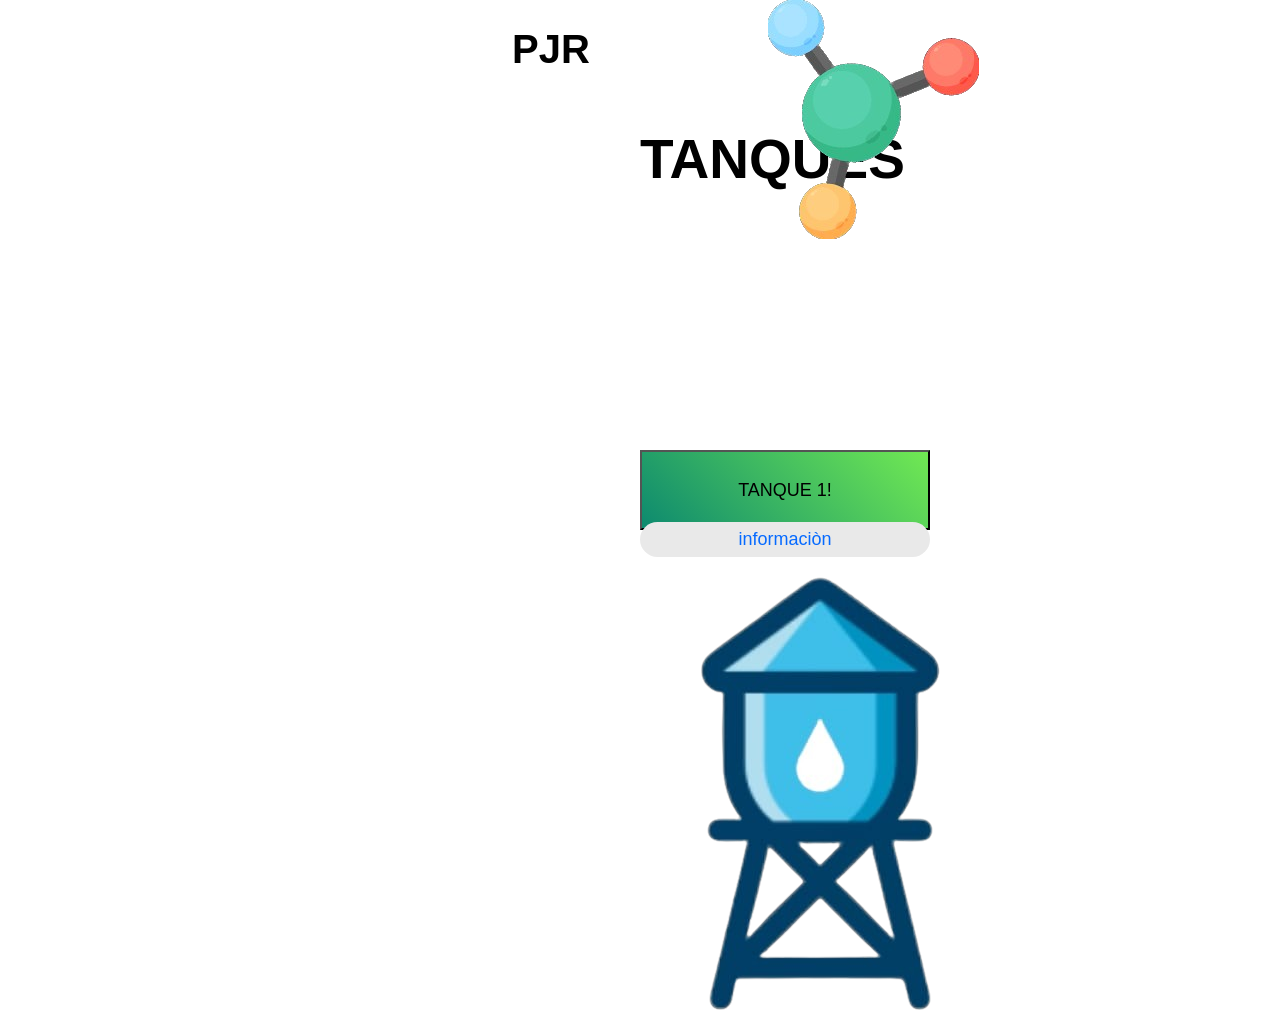
==== commit 769e0865: "Add files via upload" ====
--- a/index.html
+++ b/index.html
@@ -1,296 +1,20 @@
 <!DOCTYPE html>
 <html>
 <head>
-    <meta charset="UTF-8">
-    <meta name="viewport" content="width=device-width, initial-scale=1.0, maximum-scale=1.0, user-scalable=no">
-    <title>Nivel del Tanque</title>
-    <style>
-        * {
-            margin: 0;
-            padding: 0;
-            box-sizing: border-box;
-        }
-        body {
-            font-family: 'Segoe UI', Tahoma, Geneva, Verdana, sans-serif;
-            background: linear-gradient(135deg, #0f0c29, #302b63, #24243e);
-            min-height: 100vh;
-            display: flex;
-            justify-content: center;
-            align-items: center;
-            padding: 20px;
-        }
-        .container {
-            background: rgba(255,255,255,0.1);
-            backdrop-filter: blur(10px);
-            border-radius: 30px;
-            padding: 30px 25px;
-            max-width: 400px;
-            width: 100%;
-            box-shadow: 0 20px 60px rgba(0,0,0,0.5);
-            border: 1px solid rgba(255,255,255,0.2);
-            text-align: center;
-            color: #fff;
-        }
-        h1 {
-            font-size: 1.8rem;
-            font-weight: 300;
-            letter-spacing: 2px;
-            margin-bottom: 15px;
-            color: #a8b5ff;
-        }
-        .litros-display {
-            font-size: 4.5rem;
-            font-weight: 700;
-            background: rgba(0,0,0,0.3);
-            border-radius: 20px;
-            padding: 25px 15px;
-            margin: 20px 0;
-            border: 1px solid rgba(255,255,255,0.1);
-            box-shadow: inset 0 0 30px rgba(0,0,0,0.3);
-        }
-        .litros-display span {
-            font-size: 2.5rem;
-            font-weight: 300;
-            color: #a8b5ff;
-        }
-        .distancia-display {
-            font-size: 1.2rem;
-            color: #b0b8d1;
-            margin-bottom: 10px;
-        }
-        .estado {
-            font-size: 1.1rem;
-            padding: 8px 20px;
-            border-radius: 50px;
-            display: inline-block;
-            margin-top: 10px;
-            font-weight: 600;
-        }
-        .estado.ok {
-            background: rgba(0, 230, 118, 0.25);
-            color: #69f0ae;
-            border: 1px solid rgba(0, 230, 118, 0.3);
-        }
-        .estado.warning {
-            background: rgba(255, 193, 7, 0.25);
-            color: #ffd54f;
-            border: 1px solid rgba(255, 193, 7, 0.3);
-        }
-        .estado.danger {
-            background: rgba(255, 82, 82, 0.25);
-            color: #ff8a80;
-            border: 1px solid rgba(255, 82, 82, 0.3);
-        }
-        .barra-container {
-            background: rgba(0,0,0,0.4);
-            border-radius: 30px;
-            height: 20px;
-            overflow: hidden;
-            margin: 20px 0 10px;
-            border: 1px solid rgba(255,255,255,0.1);
-        }
-        .barra {
-            height: 100%;
-            width: 0%;
-            border-radius: 30px;
-            background: linear-gradient(90deg, #00c853, #69f0ae);
-            transition: width 0.5s ease;
-        }
-        .info {
-            font-size: 0.85rem;
-            color: #8892b0;
-            margin-top: 15px;
-        }
-        .actualizado {
-            font-size: 0.75rem;
-            color: #5a6390;
-            margin-top: 10px;
-        }
-        .error-msg {
-            color: #ff8a80;
-            padding: 15px;
-            background: rgba(255,82,82,0.15);
-            border-radius: 12px;
-            margin-top: 10px;
-            display: none;
-        }
-        .loading {
-            display: inline-block;
-            width: 20px;
-            height: 20px;
-            border: 3px solid rgba(255,255,255,0.1);
-            border-top-color: #a8b5ff;
-            border-radius: 50%;
-            animation: spin 0.8s linear infinite;
-            margin: 0 auto;
-        }
-        @keyframes spin {
-            to { transform: rotate(360deg); }
-        }
-        .litros-display.loading .loading {
-            display: inline-block;
-        }
-        .litros-display .loading {
-            display: none;
-        }
-    </style>
+    <title>MENU</title>
+	<link rel="stylesheet" type="text/css" href="menu1.css">
+    <link rel="icon" href="icono.png">
 </head>
 <body>
+	<h1 class="text">PJR</h1> 
+    <h1 class="text1">TANQUES</h1>
 
-<div class="container">
-    <h1>💧 Tanque</h1>
+    <img class="tank" src="tank.png">
+    <img class="imgato" src="atomo.png">
+
+    <button class="CDMX">TANQUE 1!</button>
+    <button CLASS="SLCDM"><a href="cdmx.html"  style="text-decoration: none; color:rgb(6, 106, 255);">informaciòn</button></a>
+
     
-    <div class="litros-display" id="litrosDisplay">
-        <span id="litrosValor">--</span> <span>L</span>
-        <div class="loading" id="loadingSpinner"></div>
-    </div>
-    
-    <div class="distancia-display">
-        📏 Distancia: <span id="distanciaValor">--</span> cm
-    </div>
-    
-    <div class="barra-container">
-        <div class="barra" id="barra"></div>
-    </div>
-    
-    <div id="estadoContainer">
-        <span class="estado" id="estadoLabel">Cargando...</span>
-    </div>
-    
-    <div class="error-msg" id="errorMsg">⚠️ Error al obtener datos. Verifica tu conexión y token.</div>
-    
-    <div class="info">Capacidad total: <span id="capacidadTexto">600</span> L</div>
-    <div class="actualizado" id="actualizadoTexto">Actualizando...</div>
-</div>
-
-<script>
-    // ==========================================
-    // CONFIGURACIÓN (cambia con tus datos)
-    // ==========================================
-    const UBIDOTS_TOKEN = "BBUS-Zasklp8UQeYxYp42md3fQSx4F0rWYy"; // Cambia por tu token real
-    const DEVICE_LABEL = "tanque";
-    const VARIABLE_LABEL_LITROS = "litros";
-    const CAPACIDAD_TOTAL = 600; // Capacidad total en litros (ajústala)
-    
-    // URL de la API de Ubidots para obtener el último valor de la variable
-    const API_URL = `https://industrial.api.ubidots.com/api/v1.6/devices/${DEVICE_LABEL}/${VARIABLE_LABEL_LITROS}/values/`;
-    
-    // ==========================================
-    // FUNCIONES
-    // ==========================================
-    async function obtenerLitros() {
-        const litrosValor = document.getElementById('litrosValor');
-        const distanciaValor = document.getElementById('distanciaValor');
-        const barra = document.getElementById('barra');
-        const estadoLabel = document.getElementById('estadoLabel');
-        const errorMsg = document.getElementById('errorMsg');
-        const actualizadoTexto = document.getElementById('actualizadoTexto');
-        const loadingSpinner = document.getElementById('loadingSpinner');
-        
-        // Mostrar loading
-        litrosValor.textContent = '...';
-        loadingSpinner.style.display = 'inline-block';
-        errorMsg.style.display = 'none';
-        
-        try {
-            const response = await fetch(API_URL, {
-                headers: {
-                    'X-Auth-Token': UBIDOTS_TOKEN,
-                    'Content-Type': 'application/json'
-                }
-            });
-            
-            if (!response.ok) {
-                throw new Error(`HTTP ${response.status}`);
-            }
-            
-            const data = await response.json();
-            
-            // La respuesta es un array con los últimos valores
-            // El más reciente es el primero (index 0)
-            if (data && data.length > 0) {
-                const ultimo = data[0];
-                const litros = ultimo.value;
-                // Nota: la distancia no viene en la misma variable, pero podemos obtenerla de otra variable si la quieres
-                // Por ahora solo mostramos litros
-                
-                // Mostrar litros
-                litrosValor.textContent = litros.toFixed(1);
-                
-                // Actualizar barra
-                const porcentaje = Math.min((litros / CAPACIDAD_TOTAL) * 100, 100);
-                barra.style.width = porcentaje + '%';
-                
-                // Cambiar color de la barra según nivel
-                if (litros < 20) {
-                    barra.style.background = 'linear-gradient(90deg, #ff1744, #ff8a80)';
-                } else if (litros < 50) {
-                    barra.style.background = 'linear-gradient(90deg, #ff9100, #ffd54f)';
-                } else {
-                    barra.style.background = 'linear-gradient(90deg, #00c853, #69f0ae)';
-                }
-                
-                // Estado
-                if (litros < 20) {
-                    estadoLabel.textContent = '⚠️ Nivel Crítico';
-                    estadoLabel.className = 'estado danger';
-                } else if (litros < 50) {
-                    estadoLabel.textContent = '⚠️ Nivel Bajo';
-                    estadoLabel.className = 'estado warning';
-                } else if (litros > 550) {
-                    estadoLabel.textContent = '⚠️ Casi Lleno';
-                    estadoLabel.className = 'estado warning';
-                } else {
-                    estadoLabel.textContent = '✅ Nivel Normal';
-                    estadoLabel.className = 'estado ok';
-                }
-                
-                // Fecha de actualización
-                const fecha = new Date(ultimo.timestamp);
-                actualizadoTexto.textContent = `Última actualización: ${fecha.toLocaleString()}`;
-                
-                // Intentar obtener distancia (opcional) desde otra variable
-                try {
-                    const distResp = await fetch(`https://industrial.api.ubidots.com/api/v1.6/devices/${DEVICE_LABEL}/distancia/values/`, {
-                        headers: { 'X-Auth-Token': UBIDOTS_TOKEN }
-                    });
-                    if (distResp.ok) {
-                        const distData = await distResp.json();
-                        if (distData && distData.length > 0) {
-                            distanciaValor.textContent = distData[0].value.toFixed(1);
-                        }
-                    }
-                } catch (e) {
-                    // Si no se puede obtener distancia, no importa
-                    distanciaValor.textContent = '--';
-                }
-                
-            } else {
-                throw new Error('No hay datos disponibles');
-            }
-            
-        } catch (error) {
-            console.error('Error:', error);
-            errorMsg.textContent = `⚠️ Error: ${error.message}. Verifica tu token y conexión.`;
-            errorMsg.style.display = 'block';
-            litrosValor.textContent = '--';
-            barra.style.width = '0%';
-            estadoLabel.textContent = '⚠️ Error';
-            estadoLabel.className = 'estado danger';
-        } finally {
-            loadingSpinner.style.display = 'none';
-        }
-    }
-    
-    // ==========================================
-    // INICIALIZAR
-    // ==========================================
-    // Obtener datos al cargar la página
-    obtenerLitros();
-    
-    // Actualizar cada 15 segundos
-    setInterval(obtenerLitros, 15000);
-</script>
-
 </body>
 </html>
--- a/menu1.css
+++ b/menu1.css
@@ -0,0 +1,64 @@
+body {
+	max-width: 800px;
+	margin: 0 auto;
+	font-family: Arial, sans-serif;
+}
+.text{
+    position: absolute;
+    left: 40%;
+    font-size: 40px;
+    color: #000000;
+    text-align: left;
+}
+.text1{
+    font-style: none ;
+    font-size: 55px;
+    position: absolute;
+    left: 50%;
+    top: 10%;
+    color: #000000;
+    text-align: center;
+    padding-right: 300px;
+    height: 1;
+}
+.CDMX{
+    font-size: 18px;
+    border-style: line;
+    position: absolute;
+    top: 50%;
+    left: 50%;
+    width: 290px;
+    height: 80px;
+    background: linear-gradient(45deg,#0d8a6f,#71e953)
+}
+.SLCDM{
+    position: absolute;
+    top: 58%;
+    left: 50%;
+    height: 35PX;
+    width:290PX;
+    font-size: 18PX;
+    border: none;
+    background-color: #e9e9e9;
+    border-radius: 90px;
+}
+header {
+	background-color: #000000;
+	color: #ffffff;
+	padding: 2px;
+	text-align: left;
+}
+main {
+	padding: 20px;
+}
+.tank{
+    position: absolute;
+    top: 63%;
+    left: 50%;
+
+}
+.imgato{
+    position: absolute;
+    left: 60%;
+    top: 0;
+}
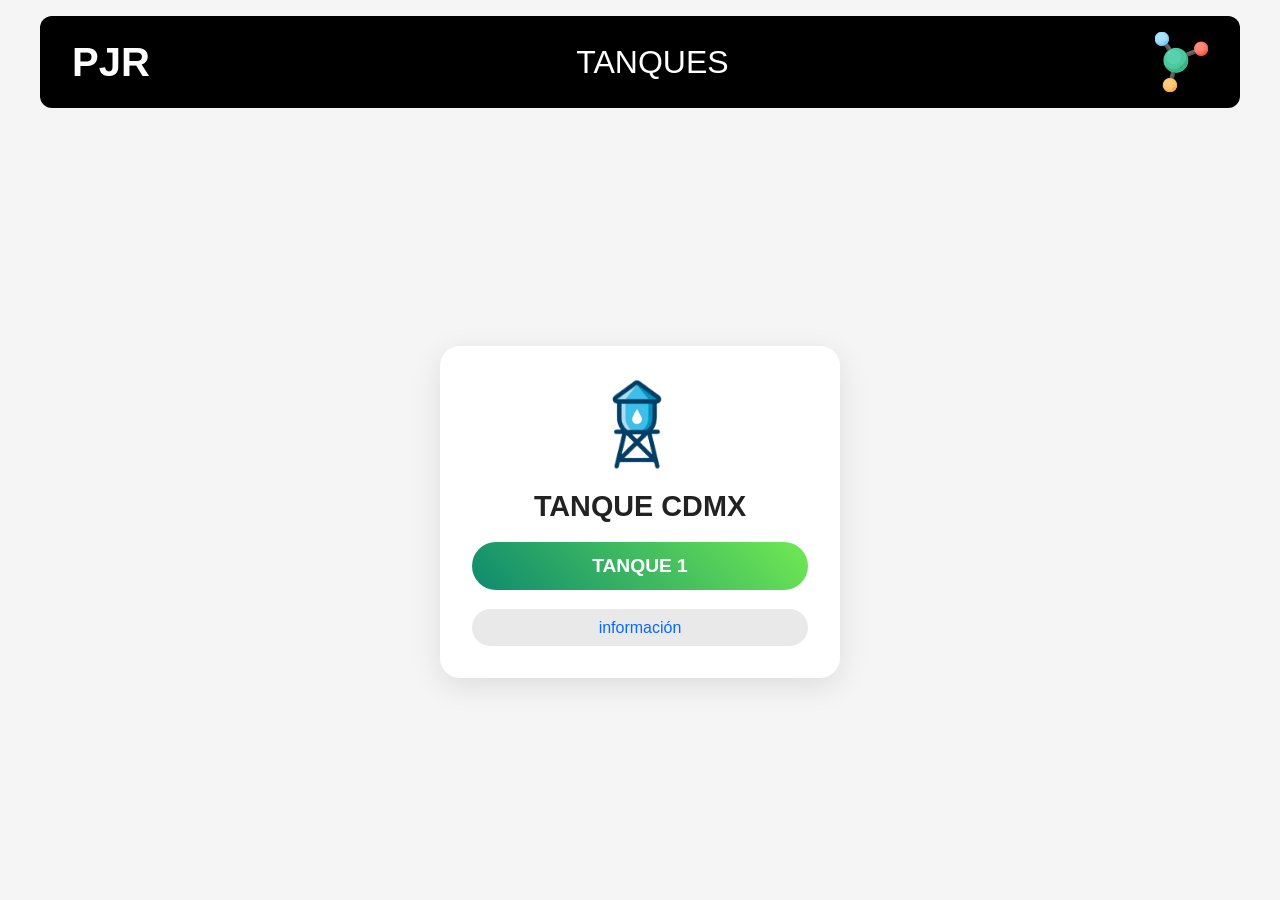
==== commit d4153c5e: "Add files via upload" ====
--- a/index.html
+++ b/index.html
@@ -1,20 +1,26 @@
 <!DOCTYPE html>
-<html>
+<html lang="es">
 <head>
-    <title>MENU</title>
-	<link rel="stylesheet" type="text/css" href="menu1.css">
+    <meta charset="UTF-8">
+    <meta name="viewport" content="width=device-width, initial-scale=1.0">
+    <title>PJR - TANQUES</title>
+    <link rel="stylesheet" href="styles.css">
     <link rel="icon" href="icono.png">
 </head>
 <body>
-	<h1 class="text">PJR</h1> 
-    <h1 class="text1">TANQUES</h1>
+    <header>
+        <h1 class="logo">PJR</h1>
+        <h2 class="subtitulo">TANQUES</h2>
+        <img class="icono-atomo" src="atomo.png" alt="átomo">
+    </header>
 
-    <img class="tank" src="tank.png">
-    <img class="imgato" src="atomo.png">
-
-    <button class="CDMX">TANQUE 1!</button>
-    <button CLASS="SLCDM"><a href="cdmx.html"  style="text-decoration: none; color:rgb(6, 106, 255);">informaciòn</button></a>
-
-    
+    <main>
+        <div class="card-tanque">
+            <img class="img-tanque" src="tank.png" alt="Tanque">
+            <h3>TANQUE CDMX</h3>
+            <button class="btn-principal">TANQUE 1</button>
+            <a href="cdmx.html" class="btn-info">información</a>
+        </div>
+    </main>
 </body>
 </html>
--- a/styles.css
+++ b/styles.css
@@ -0,0 +1,246 @@
+/* ========== RESET Y BASE ========== */
+* {
+    margin: 0;
+    padding: 0;
+    box-sizing: border-box;
+}
+
+body {
+    font-family: Arial, sans-serif;
+    background: #f5f5f5;
+    min-height: 100vh;
+    display: flex;
+    flex-direction: column;
+    align-items: center;
+    padding: 1rem;
+}
+
+/* ========== HEADER COMÚN ========== */
+header {
+    width: 100%;
+    max-width: 1200px;
+    background: #000;
+    color: #fff;
+    padding: 1rem 2rem;
+    border-radius: 12px;
+    display: flex;
+    align-items: center;
+    justify-content: space-between;
+    flex-wrap: wrap;
+    gap: 1rem;
+    margin-bottom: 2rem;
+    position: relative;
+}
+
+.logo {
+    font-size: 2.5rem;
+    font-weight: bold;
+    color: #fff;
+}
+
+.subtitulo {
+    font-size: 2rem;
+    color: #fff;
+    font-weight: 300;
+}
+
+.icono-atomo {
+    height: 60px;
+    width: auto;
+}
+
+/* ========== PÁGINA PRINCIPAL (INDEX) ========== */
+main {
+    width: 100%;
+    max-width: 1200px;
+    display: flex;
+    justify-content: center;
+    align-items: center;
+    flex: 1;
+}
+
+.card-tanque {
+    background: #fff;
+    border-radius: 20px;
+    padding: 2rem;
+    box-shadow: 0 8px 30px rgba(0,0,0,0.1);
+    text-align: center;
+    max-width: 400px;
+    width: 100%;
+    display: flex;
+    flex-direction: column;
+    align-items: center;
+    gap: 1.2rem;
+}
+
+.img-tanque {
+    width: 80px;
+    height: auto;
+}
+
+.card-tanque h3 {
+    font-size: 1.8rem;
+    color: #222;
+}
+
+.btn-principal {
+    background: linear-gradient(45deg, #0d8a6f, #71e953);
+    border: none;
+    border-radius: 50px;
+    padding: 0.8rem 2rem;
+    font-size: 1.2rem;
+    font-weight: bold;
+    color: #fff;
+    cursor: pointer;
+    width: 100%;
+    transition: transform 0.2s;
+}
+
+.btn-principal:hover {
+    transform: scale(1.02);
+}
+
+.btn-info {
+    background: #e9e9e9;
+    border-radius: 50px;
+    padding: 0.6rem 2rem;
+    font-size: 1rem;
+    text-decoration: none;
+    color: #066aff;
+    width: 100%;
+    text-align: center;
+    transition: background 0.2s;
+}
+
+.btn-info:hover {
+    background: #d5d5d5;
+}
+
+/* ========== PÁGINA CDMX ========== */
+.pagina-cdmx {
+    background: #eef2f7;
+}
+
+.header-cdmx {
+    background: #111;
+    color: #fff;
+    justify-content: space-between;
+}
+
+.header-cdmx h1 {
+    font-size: 1.8rem;
+    font-weight: 300;
+}
+
+.btn-volver {
+    background: #333;
+    color: #fff;
+    padding: 0.5rem 1.2rem;
+    border-radius: 30px;
+    text-decoration: none;
+    font-size: 1rem;
+    transition: background 0.2s;
+}
+
+.btn-volver:hover {
+    background: #555;
+}
+
+.contenido-cdmx {
+    width: 100%;
+    max-width: 1200px;
+    display: flex;
+    flex-direction: column;
+    gap: 2rem;
+    padding: 1rem 0;
+}
+
+.widgets {
+    display: flex;
+    flex-direction: column;
+    gap: 3rem;
+    width: 100%;
+}
+
+.widget {
+    background: #fff;
+    border-radius: 20px;
+    padding: 1.5rem;
+    box-shadow: 0 4px 20px rgba(0,0,0,0.08);
+    width: 100%;
+    text-align: center;
+}
+
+.widget h2 {
+    font-size: 1.5rem;
+    color: #222;
+    margin-bottom: 1rem;
+}
+
+.widget iframe {
+    width: 100%;
+    height: 400px;
+    border: none;
+    border-radius: 12px;
+    background: #fafafa;
+}
+
+/* ========== MEDIA QUERIES ========== */
+/* Para tablets y móviles grandes */
+@media (max-width: 768px) {
+    header {
+        flex-direction: column;
+        text-align: center;
+        padding: 1rem;
+    }
+
+    .logo {
+        font-size: 2rem;
+    }
+    .subtitulo {
+        font-size: 1.5rem;
+    }
+    .icono-atomo {
+        height: 40px;
+    }
+
+    .header-cdmx h1 {
+        font-size: 1.3rem;
+    }
+
+    .widget iframe {
+        height: 300px;
+    }
+}
+
+/* Para móviles pequeños */
+@media (max-width: 480px) {
+    body {
+        padding: 0.5rem;
+    }
+
+    .card-tanque {
+        padding: 1.5rem;
+    }
+
+    .btn-principal {
+        font-size: 1rem;
+        padding: 0.7rem 1.5rem;
+    }
+    .btn-info {
+        font-size: 0.9rem;
+        padding: 0.5rem 1.5rem;
+    }
+
+    .widget iframe {
+        height: 250px;
+    }
+
+    .header-cdmx h1 {
+        font-size: 1rem;
+    }
+    .btn-volver {
+        font-size: 0.8rem;
+        padding: 0.4rem 1rem;
+    }
+}
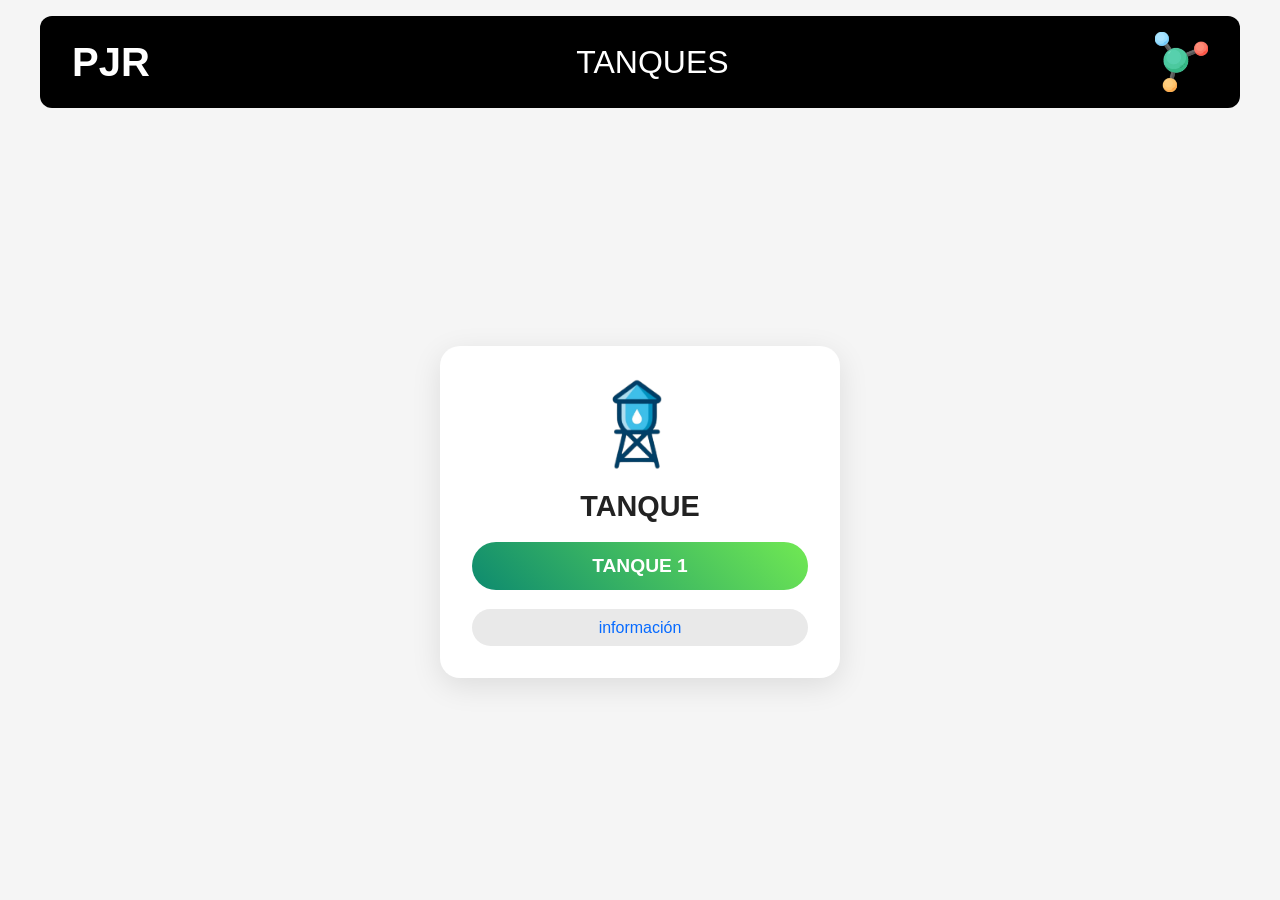
==== commit f8b0a430: "Update index.html" ====
--- a/index.html
+++ b/index.html
@@ -17,10 +17,10 @@
     <main>
         <div class="card-tanque">
             <img class="img-tanque" src="tank.png" alt="Tanque">
-            <h3>TANQUE CDMX</h3>
+            <h3>TANQUE</h3>
             <button class="btn-principal">TANQUE 1</button>
             <a href="cdmx.html" class="btn-info">información</a>
         </div>
     </main>
 </body>
-</html>+</html>
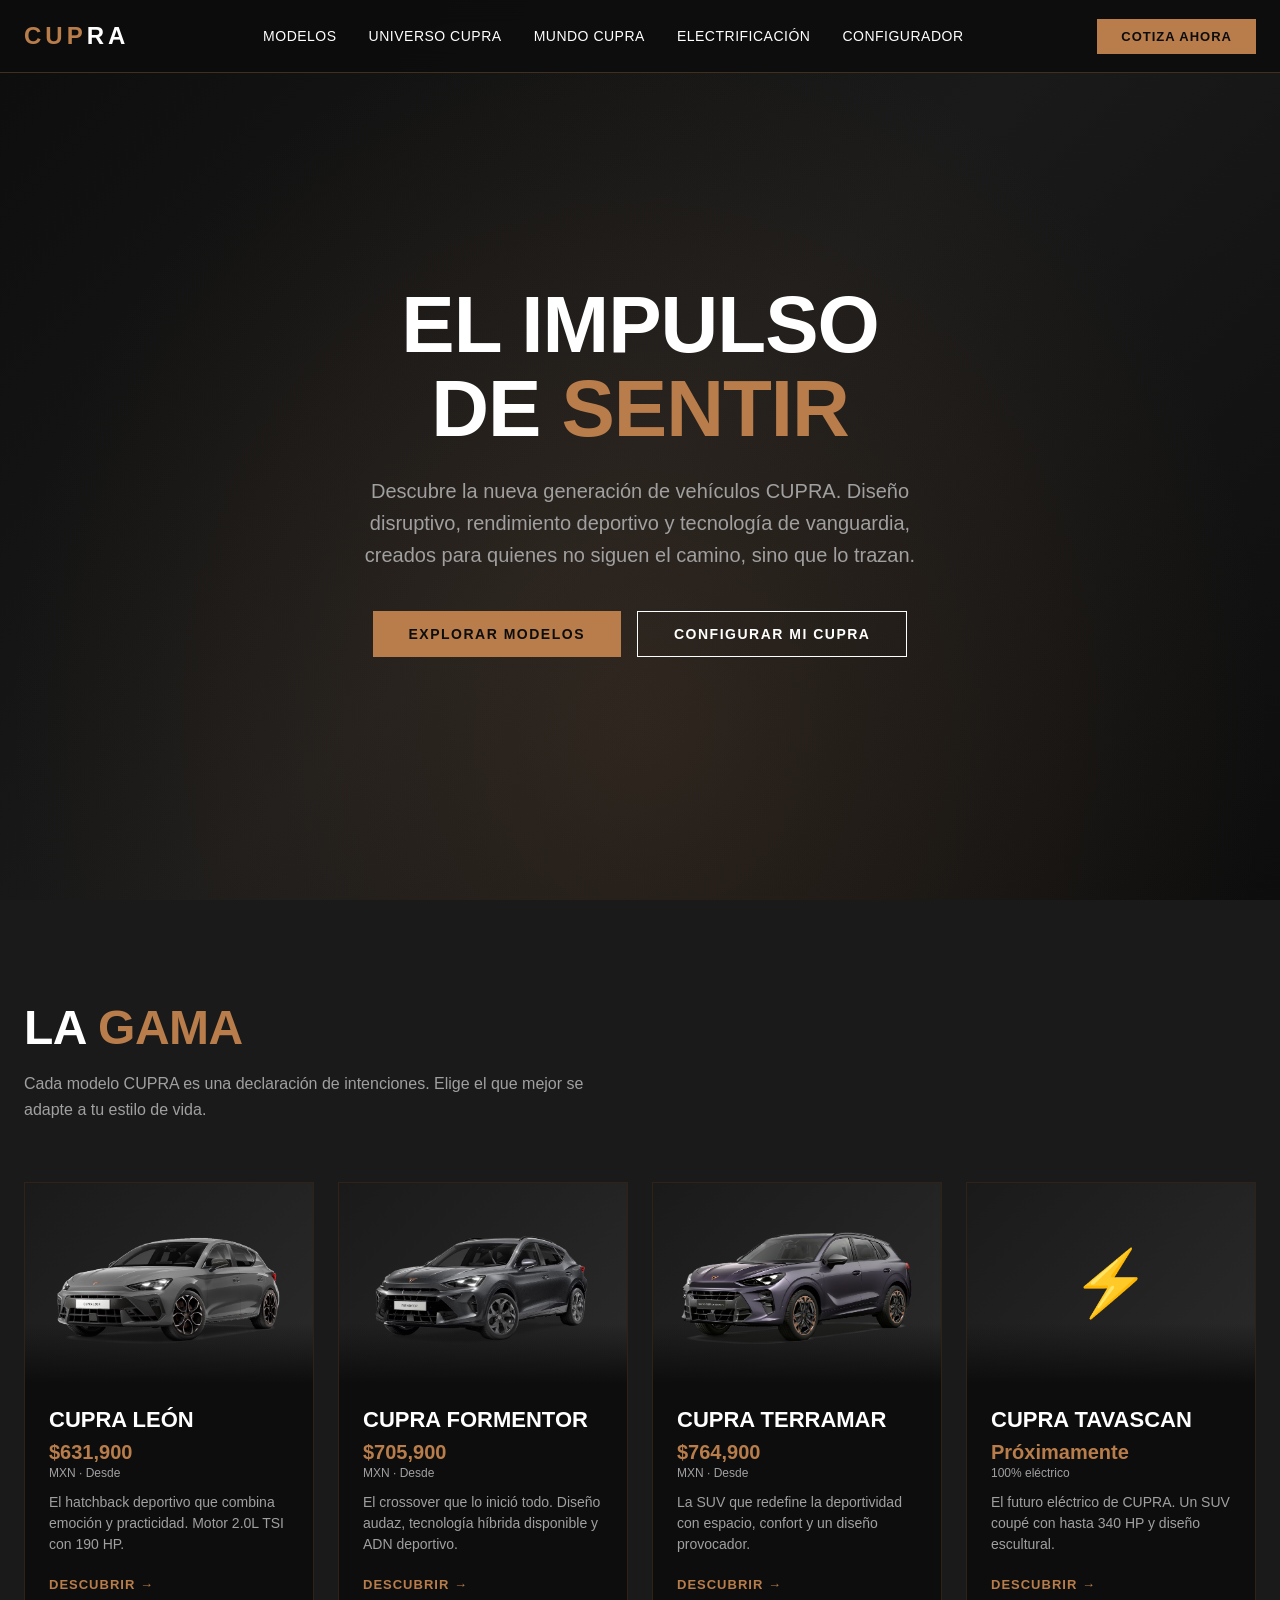
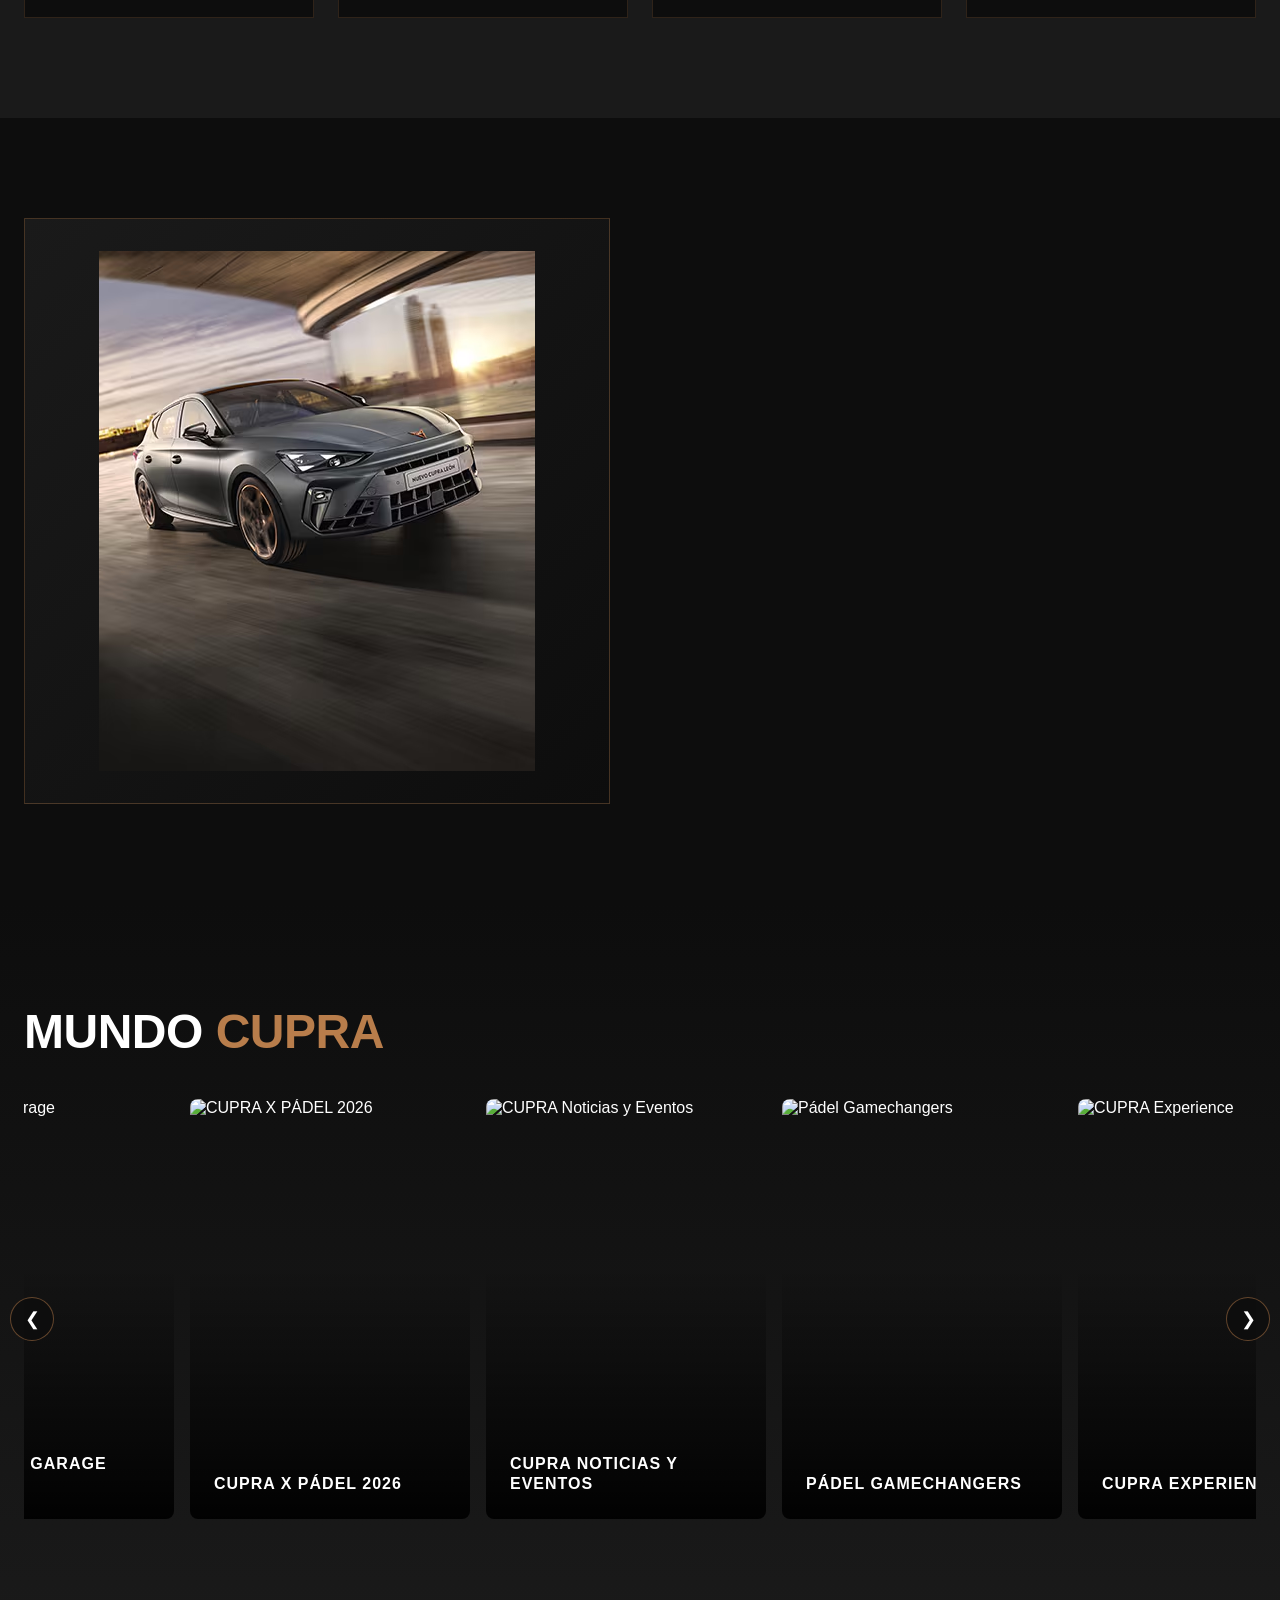
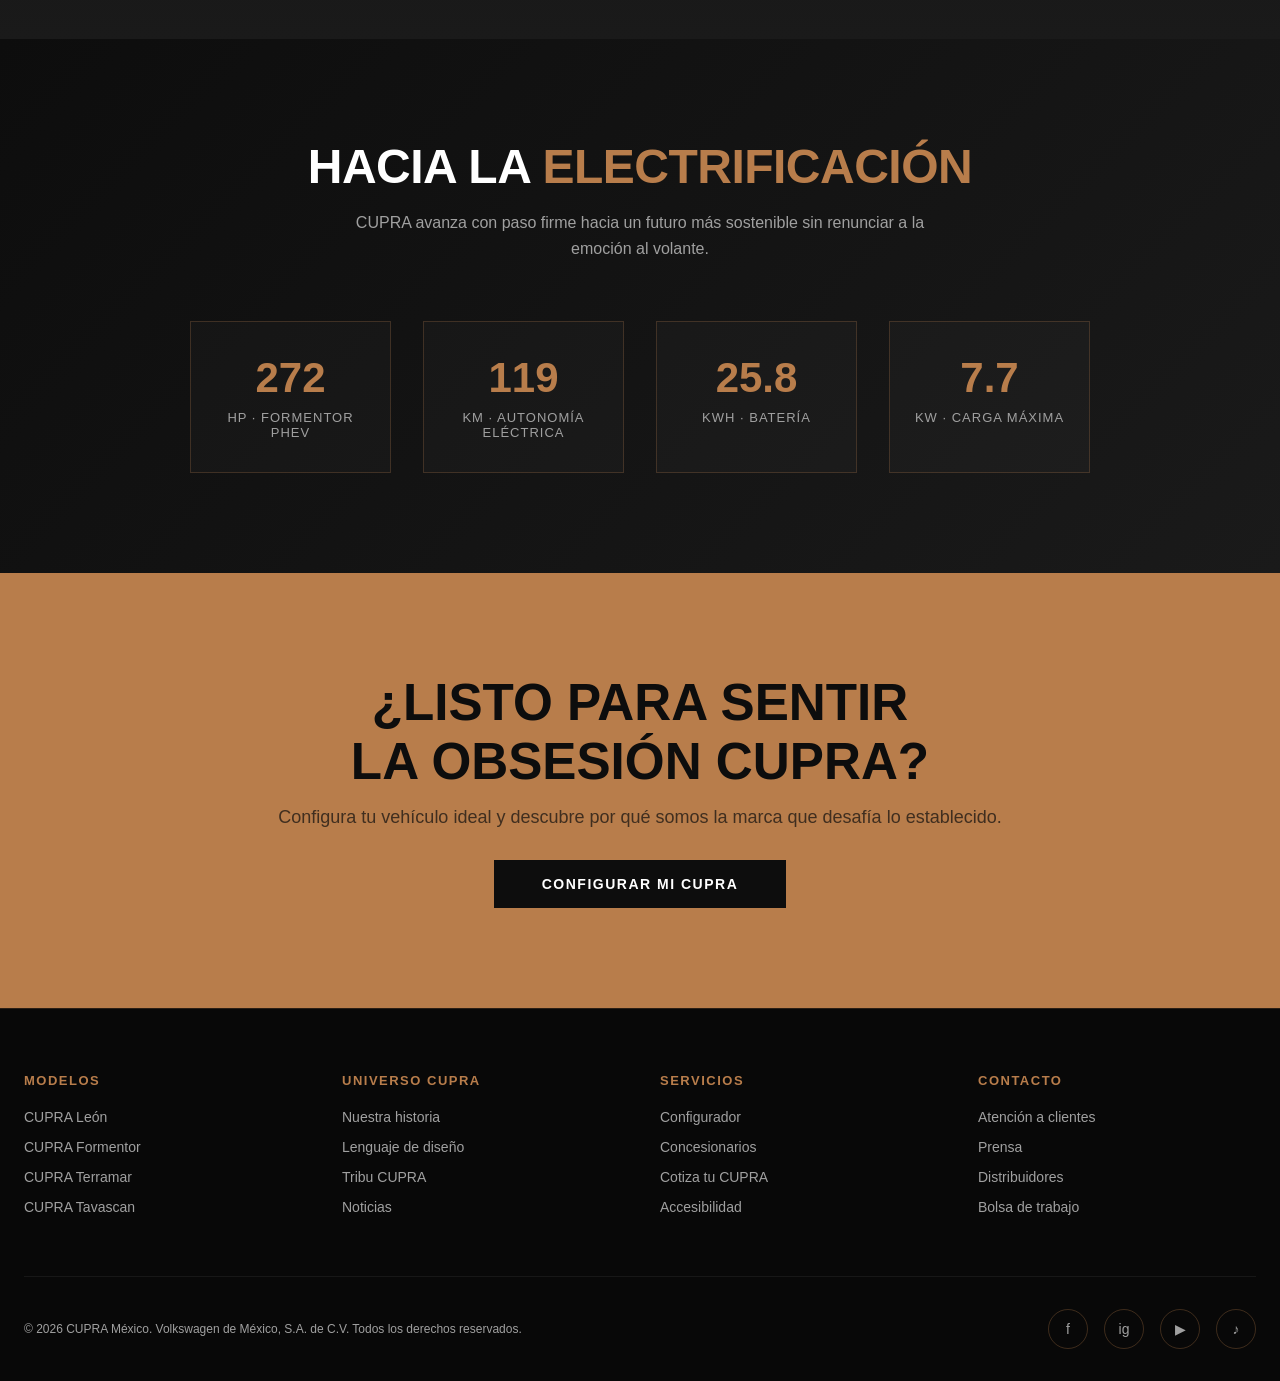
==== commit 4ae94546: "Add files via upload" ====
--- a/index.html
+++ b/index.html
@@ -1,26 +1,790 @@
 <!DOCTYPE html>
 <html lang="es">
 <head>
-    <meta charset="UTF-8">
-    <meta name="viewport" content="width=device-width, initial-scale=1.0">
-    <title>PJR - TANQUES</title>
-    <link rel="stylesheet" href="styles.css">
-    <link rel="icon" href="icono.png">
+<meta charset="UTF-8">
+<meta name="viewport" content="width=device-width, initial-scale=1.0">
+<title>CUPRA México | Sitio Oficial</title>
+<style>
+  /* ===== RESET Y BASE ===== */
+  * { margin: 0; padding: 0; box-sizing: border-box; }
+  :root {
+    --cupra-copper: #B87D4B;
+    --cupra-dark: #0D0D0D;
+    --cupra-gray: #1A1A1A;
+    --cupra-light: #F5F5F5;
+    --cupra-accent: #C89B5C;
+    --text-white: #FFFFFF;
+    --text-gray: #A0A0A0;
+    --font-main: 'Segoe UI', 'Helvetica Neue', Arial, sans-serif;
+  }
+  html { scroll-behavior: smooth; }
+  body {
+    font-family: var(--font-main);
+    background: var(--cupra-dark);
+    color: var(--text-white);
+    overflow-x: hidden;
+  }
+  a { text-decoration: none; color: inherit; }
+  img { max-width: 100%; display: block; }
+
+  /* ===== HEADER ===== */
+  header {
+    position: fixed; top: 0; left: 0; width: 100%;
+    z-index: 1000;
+    background: rgba(13,13,13,0.95);
+    backdrop-filter: blur(12px);
+    border-bottom: 1px solid rgba(184,125,75,0.3);
+    transition: background 0.3s;
+  }
+  .nav-container {
+    max-width: 1280px; margin: 0 auto;
+    display: flex; align-items: center; justify-content: space-between;
+    padding: 0 24px; height: 72px;
+  }
+  .logo {
+    font-size: 24px; font-weight: 800; letter-spacing: 4px;
+    color: var(--cupra-copper);
+    text-transform: uppercase;
+  }
+  .logo span { color: var(--text-white); }
+  nav ul {
+    display: flex; list-style: none; gap: 32px;
+  }
+  nav ul li a {
+    font-size: 14px; font-weight: 500; letter-spacing: 0.5px;
+    text-transform: uppercase; color: var(--text-white);
+    transition: color 0.3s; position: relative;
+  }
+  nav ul li a::after {
+    content: ''; position: absolute; bottom: -4px; left: 0;
+    width: 0; height: 2px; background: var(--cupra-copper);
+    transition: width 0.3s;
+  }
+  nav ul li a:hover { color: var(--cupra-copper); }
+  nav ul li a:hover::after { width: 100%; }
+  .cta-btn {
+    background: var(--cupra-copper); color: var(--cupra-dark);
+    padding: 10px 24px; border-radius: 0; border: none;
+    font-weight: 700; font-size: 13px; letter-spacing: 1px;
+    text-transform: uppercase; cursor: pointer;
+    transition: background 0.3s, transform 0.2s;
+  }
+  .cta-btn:hover { background: var(--cupra-accent); transform: scale(1.03); }
+  .menu-toggle {
+    display: none; background: none; border: none;
+    color: var(--text-white); font-size: 28px; cursor: pointer;
+  }
+
+  /* ===== HERO ===== */
+  .hero {
+    min-height: 100vh;
+    display: flex; align-items: center; justify-content: center;
+    text-align: center;
+    background: linear-gradient(135deg, #0D0D0D 0%, #1A1A1A 50%, #0D0D0D 100%);
+    position: relative;
+    padding: 120px 24px 80px;
+  }
+  .hero::before {
+    content: '';
+    position: absolute; top: 0; left: 0; width: 100%; height: 100%;
+    background: radial-gradient(ellipse at 50% 80%, rgba(184,125,75,0.15) 0%, transparent 70%);
+    pointer-events: none;
+  }
+  .hero-content { position: relative; z-index: 1; max-width: 900px; }
+  .hero h1 {
+    font-size: clamp(36px, 7vw, 80px);
+    font-weight: 900; letter-spacing: -1px;
+    line-height: 1.05; margin-bottom: 24px;
+    text-transform: uppercase;
+  }
+  .hero h1 .copper { color: var(--cupra-copper); }
+  .hero p {
+    font-size: clamp(16px, 2vw, 20px);
+    color: var(--text-gray); max-width: 600px;
+    margin: 0 auto 40px; line-height: 1.6;
+  }
+  .hero-buttons {
+    display: flex; gap: 16px; justify-content: center; flex-wrap: wrap;
+  }
+  .btn-primary, .btn-secondary {
+    padding: 14px 36px; font-size: 14px; font-weight: 700;
+    letter-spacing: 1.5px; text-transform: uppercase;
+    border: none; cursor: pointer; transition: all 0.3s;
+  }
+  .btn-primary {
+    background: var(--cupra-copper); color: var(--cupra-dark);
+  }
+  .btn-primary:hover { background: var(--cupra-accent); transform: translateY(-2px); }
+  .btn-secondary {
+    background: transparent; color: var(--text-white);
+    border: 1px solid var(--text-white);
+  }
+  .btn-secondary:hover { border-color: var(--cupra-copper); color: var(--cupra-copper); }
+
+  /* ===== SECCIONES GENERALES ===== */
+  section { padding: 100px 24px; }
+  .section-title {
+    font-size: clamp(28px, 4vw, 48px);
+    font-weight: 800; text-transform: uppercase;
+    letter-spacing: -0.5px; margin-bottom: 16px;
+  }
+  .section-subtitle {
+    color: var(--text-gray); font-size: 16px;
+    max-width: 600px; margin-bottom: 60px; line-height: 1.6;
+  }
+  .container { max-width: 1280px; margin: 0 auto; }
+
+  /* ===== MODELOS ===== */
+  .models-section { background: var(--cupra-gray); }
+  .models-grid {
+    display: grid;
+    grid-template-columns: repeat(auto-fit, minmax(280px, 1fr));
+    gap: 24px;
+  }
+  .model-card {
+    background: var(--cupra-dark);
+    border: 1px solid rgba(184,125,75,0.2);
+    overflow: hidden;
+    transition: transform 0.3s, border-color 0.3s, box-shadow 0.3s;
+    cursor: pointer;
+  }
+  .model-card:hover {
+    transform: translateY(-8px);
+    border-color: var(--cupra-copper);
+    box-shadow: 0 20px 60px rgba(184,125,75,0.15);
+  }
+  .model-image {
+    width: 100%; height: 200px;
+    background: linear-gradient(135deg, #1A1A1A, #2A2A2A);
+    display: flex; align-items: center; justify-content: center;
+    font-size: 64px; color: var(--cupra-copper);
+    position: relative; overflow: hidden;
+  }
+  .model-image::after {
+    content: ''; position: absolute; bottom: 0; left: 0;
+    width: 100%; height: 60px;
+    background: linear-gradient(transparent, var(--cupra-dark));
+  }
+  .model-info { padding: 24px; }
+  .model-info h3 {
+    font-size: 22px; font-weight: 800;
+    text-transform: uppercase; margin-bottom: 8px;
+  }
+  .model-info .price {
+    font-size: 20px; font-weight: 700;
+    color: var(--cupra-copper); margin-bottom: 12px;
+  }
+  .model-info .price small {
+    font-size: 12px; color: var(--text-gray);
+    font-weight: 400; display: block; margin-top: 2px;
+  }
+  .model-info p {
+    font-size: 14px; color: var(--text-gray);
+    line-height: 1.5; margin-bottom: 20px;
+  }
+  .model-link {
+    font-size: 13px; font-weight: 700;
+    letter-spacing: 1px; text-transform: uppercase;
+    color: var(--cupra-copper);
+    display: inline-flex; align-items: center; gap: 8px;
+    transition: gap 0.3s;
+  }
+  .model-link:hover { gap: 14px; }
+
+  /* ===== ADN / DISEÑO ===== */
+  .dna-section { background: var(--cupra-dark); }
+  .dna-grid {
+    display: grid;
+    grid-template-columns: 1fr 1fr;
+    gap: 60px; align-items: center;
+  }
+  .dna-visual {
+    aspect-ratio: 1;
+    background: linear-gradient(135deg, #1A1A1A 0%, #0D0D0D 100%);
+    border: 1px solid rgba(184,125,75,0.3);
+    display: flex; align-items: center; justify-content: center;
+    position: relative; overflow: hidden;
+  }
+  .dna-visual .triangle-group {
+    display: flex; gap: 8px;
+  }
+  .dna-visual .triangle {
+    width: 0; height: 0;
+    border-left: 30px solid transparent;
+    border-right: 30px solid transparent;
+    border-bottom: 52px solid var(--cupra-copper);
+    opacity: 0.8;
+  }
+  .dna-visual .triangle:nth-child(2) { opacity: 0.5; }
+  .dna-visual .triangle:nth-child(3) { opacity: 0.3; }
+  .dna-text h2 {
+    font-size: clamp(28px, 3.5vw, 44px);
+    font-weight: 800; text-transform: uppercase;
+    margin-bottom: 20px;
+  }
+  .dna-text h2 .copper { color: var(--cupra-copper); }
+  .dna-text p {
+    color: var(--text-gray); font-size: 16px;
+    line-height: 1.7; margin-bottom: 16px;
+  }
+  .dna-features {
+    list-style: none; margin-top: 24px;
+  }
+  .dna-features li {
+    padding: 10px 0; border-bottom: 1px solid rgba(255,255,255,0.08);
+    font-size: 15px; display: flex; align-items: center; gap: 12px;
+  }
+  .dna-features li::before {
+    content: '◆'; color: var(--cupra-copper); font-size: 10px;
+  }
+
+  /* ===== MUNDO CUPRA (CARRUSEL) ===== */
+  .mundo-section {
+    background: linear-gradient(180deg, #0D0D0D 0%, #1A1A1A 100%);
+    overflow: hidden;
+  }
+  .mundo-header {
+    display: flex; justify-content: space-between; align-items: flex-end;
+    margin-bottom: 40px;
+  }
+  .carousel-wrapper {
+    position: relative;
+    margin: 0 -24px;
+    padding: 0 24px;
+  }
+  .carousel-track {
+    display: flex;
+    gap: 16px;
+    overflow-x: auto;
+    scroll-behavior: smooth;
+    padding-bottom: 20px;
+    scrollbar-width: none;
+    -ms-overflow-style: none;
+  }
+  .carousel-track::-webkit-scrollbar { display: none; }
+  
+  /* Estilos de las tarjetas convertidas en enlaces <a> */
+  .mundo-card {
+    display: block; /* Necesario para que <a> se comporte como bloque */
+    min-width: 280px;
+    height: 420px;
+    border-radius: 8px;
+    position: relative;
+    overflow: hidden;
+    cursor: pointer;
+    flex-shrink: 0;
+    transition: transform 0.4s ease, box-shadow 0.4s ease;
+    text-decoration: none;
+    color: inherit;
+  }
+  .mundo-card:hover {
+    transform: scale(1.03);
+    box-shadow: 0 20px 40px rgba(0,0,0,0.6);
+    z-index: 2;
+  }
+  .mundo-card img {
+    width: 100%; height: 100%;
+    object-fit: cover;
+    transition: transform 0.6s ease;
+  }
+  .mundo-card:hover img { transform: scale(1.1); }
+  .mundo-card-overlay {
+    position: absolute; bottom: 0; left: 0; width: 100%;
+    height: 60%;
+    background: linear-gradient(transparent, rgba(0,0,0,0.95));
+    display: flex; align-items: flex-end;
+    padding: 24px;
+  }
+  .mundo-card-overlay h3 {
+    font-size: 16px; font-weight: 700;
+    text-transform: uppercase; letter-spacing: 1px;
+    line-height: 1.3;
+  }
+  
+  /* Botones del carrusel */
+  .carousel-btn {
+    position: absolute; top: 50%; transform: translateY(-50%);
+    width: 44px; height: 44px; border-radius: 50%;
+    background: rgba(13,13,13,0.8); color: white;
+    border: 1px solid rgba(184,125,75,0.5);
+    display: flex; align-items: center; justify-content: center;
+    cursor: pointer; z-index: 10; font-size: 18px;
+    transition: all 0.3s;
+  }
+  .carousel-btn:hover {
+    background: var(--cupra-copper); color: var(--cupra-dark);
+    border-color: var(--cupra-copper);
+  }
+  .carousel-btn.prev { left: 10px; }
+  .carousel-btn.next { right: 10px; }
+
+  /* ===== ELECTRIFICACIÓN ===== */
+  .electric-section {
+    background: linear-gradient(135deg, #0D0D0D 0%, #1A1A1A 100%);
+    text-align: center;
+  }
+  .electric-section .container { max-width: 900px; }
+  .electric-stats {
+    display: grid;
+    grid-template-columns: repeat(auto-fit, minmax(180px, 1fr));
+    gap: 32px; margin-top: 48px;
+  }
+  .stat {
+    padding: 32px 16px;
+    border: 1px solid rgba(184,125,75,0.25);
+    background: rgba(255,255,255,0.02);
+  }
+  .stat .number {
+    font-size: 42px; font-weight: 900;
+    color: var(--cupra-copper); display: block;
+  }
+  .stat .label {
+    font-size: 13px; color: var(--text-gray);
+    text-transform: uppercase; letter-spacing: 1px;
+    margin-top: 8px; display: block;
+  }
+
+  /* ===== CTA FINAL ===== */
+  .final-cta {
+    background: var(--cupra-copper);
+    text-align: center; padding: 100px 24px;
+  }
+  .final-cta h2 {
+    font-size: clamp(28px, 4vw, 52px);
+    font-weight: 900; color: var(--cupra-dark);
+    text-transform: uppercase; margin-bottom: 16px;
+  }
+  .final-cta p {
+    color: rgba(13,13,13,0.7); font-size: 18px;
+    margin-bottom: 32px;
+  }
+  .final-cta .btn-dark {
+    background: var(--cupra-dark); color: var(--text-white);
+    padding: 16px 48px; font-size: 14px; font-weight: 700;
+    letter-spacing: 1.5px; text-transform: uppercase;
+    border: none; cursor: pointer; transition: all 0.3s;
+  }
+  .final-cta .btn-dark:hover { background: #000; transform: translateY(-2px); }
+
+  /* ===== FOOTER ===== */
+  footer {
+    background: #080808; padding: 64px 24px 32px;
+    border-top: 1px solid rgba(184,125,75,0.2);
+  }
+  .footer-grid {
+    max-width: 1280px; margin: 0 auto;
+    display: grid;
+    grid-template-columns: repeat(auto-fit, minmax(200px, 1fr));
+    gap: 40px; margin-bottom: 48px;
+  }
+  .footer-col h4 {
+    font-size: 13px; font-weight: 700;
+    text-transform: uppercase; letter-spacing: 1.5px;
+    color: var(--cupra-copper); margin-bottom: 20px;
+  }
+  .footer-col ul { list-style: none; }
+  .footer-col ul li { margin-bottom: 12px; }
+  .footer-col ul li a {
+    font-size: 14px; color: var(--text-gray);
+    transition: color 0.3s;
+  }
+  .footer-col ul li a:hover { color: var(--cupra-copper); }
+  .footer-bottom {
+    max-width: 1280px; margin: 0 auto;
+    padding-top: 32px;
+    border-top: 1px solid rgba(255,255,255,0.06);
+    display: flex; justify-content: space-between;
+    align-items: center; flex-wrap: wrap; gap: 16px;
+  }
+  .footer-bottom p {
+    font-size: 12px; color: var(--text-gray);
+  }
+  .social-links { display: flex; gap: 16px; }
+  .social-links a {
+    width: 40px; height: 40px; border-radius: 50%;
+    border: 1px solid rgba(184,125,75,0.3);
+    display: flex; align-items: center; justify-content: center;
+    font-size: 14px; color: var(--text-gray);
+    transition: all 0.3s;
+  }
+  .social-links a:hover {
+    border-color: var(--cupra-copper);
+    color: var(--cupra-copper);
+    background: rgba(184,125,75,0.1);
+  }
+
+  /* ===== RESPONSIVE ===== */
+  @media (max-width: 900px) {
+    .dna-grid { grid-template-columns: 1fr; gap: 40px; }
+    .dna-visual { max-width: 400px; margin: 0 auto; }
+  }
+  @media (max-width: 768px) {
+    nav ul {
+      display: none; position: absolute;
+      top: 72px; left: 0; width: 100%;
+      background: rgba(13,13,13,0.98);
+      flex-direction: column; padding: 24px;
+      gap: 20px; border-bottom: 1px solid rgba(184,125,75,0.3);
+    }
+    nav ul.open { display: flex; }
+    .menu-toggle { display: block; }
+    .cta-btn { display: none; }
+    .hero { min-height: 90vh; }
+    section { padding: 72px 20px; }
+    .carousel-btn { display: none; }
+    .mundo-card { min-width: 240px; height: 360px; }
+    .mundo-header { flex-direction: column; align-items: flex-start; gap: 16px; }
+  }
+  @media (max-width: 480px) {
+    .models-grid { grid-template-columns: 1fr; }
+    .hero-buttons { flex-direction: column; align-items: center; }
+    .btn-primary, .btn-secondary { width: 100%; max-width: 280px; }
+    .mundo-card { min-width: 85vw; }
+  }
+</style>
 </head>
 <body>
-    <header>
-        <h1 class="logo">PJR</h1>
-        <h2 class="subtitulo">TANQUES</h2>
-        <img class="icono-atomo" src="atomo.png" alt="átomo">
-    </header>
-
-    <main>
-        <div class="card-tanque">
-            <img class="img-tanque" src="tank.png" alt="Tanque">
-            <h3>TANQUE</h3>
-            <button class="btn-principal">TANQUE 1</button>
-            <a href="cdmx.html" class="btn-info">información</a>
+
+<!-- ==================== HEADER ==================== -->
+<header>
+  <div class="nav-container">
+    <div class="logo">CUP<span>RA</span></div>
+    <nav>
+      <ul id="navMenu">
+        <li><a href="#modelos">Modelos</a></li>
+        <li><a href="#adn">Universo CUPRA</a></li>
+        <li><a href="#mundo">Mundo CUPRA</a></li>
+        <li><a href="#electrico">Electrificación</a></li>
+        <li><a href="#">Configurador</a></li>
+      </ul>
+    </nav>
+    <button class="cta-btn">Cotiza ahora</button>
+    <button class="menu-toggle" onclick="toggleMenu()">☰</button>
+  </div>
+</header>
+
+<!-- ==================== HERO ==================== -->
+<section class="hero">
+  <div class="hero-content">
+    <h1>El impulso<br>de <span class="copper">sentir</span></h1>
+    <p>Descubre la nueva generación de vehículos CUPRA. Diseño disruptivo, rendimiento deportivo y tecnología de vanguardia, creados para quienes no siguen el camino, sino que lo trazan.</p>
+    <div class="hero-buttons">
+      <button class="btn-primary">Explorar modelos</button>
+      <button class="btn-secondary">Configurar mi CUPRA</button>
+    </div>
+  </div>
+</section>
+
+<!-- ==================== MODELOS ==================== -->
+<section class="models-section" id="modelos">
+  <div class="container">
+    <h2 class="section-title">La <span style="color:var(--cupra-copper)">gama</span></h2>
+    <p class="section-subtitle">Cada modelo CUPRA es una declaración de intenciones. Elige el que mejor se adapte a tu estilo de vida.</p>
+
+    <div class="models-grid">
+      <div class="model-card">
+        <div class="model-image"><a href="ficha-tecnica.html"><img src="cupra-leon.avif" alt="CUPRA León"></a></div>
+        <div class="model-info">
+          <h3>CUPRA León</h3>
+          <div class="price">$631,900 <small>MXN · Desde</small></div>
+          <p>El hatchback deportivo que combina emoción y practicidad. Motor 2.0L TSI con 190 HP.</p>
+          <a href="ficha-tecnica.html" class="model-link">Descubrir →</a>
         </div>
-    </main>
+      </div>
+      <div class="model-card">
+        <div class="model-image"><a href="ficha-tecnica.html"><img src="Formentor.avif" alt="CUPRA Formentor"></a></div>
+        <div class="model-info">
+          <h3>CUPRA Formentor</h3>
+          <div class="price">$705,900 <small>MXN · Desde</small></div>
+          <p>El crossover que lo inició todo. Diseño audaz, tecnología híbrida disponible y ADN deportivo.</p>
+          <a href="ficha-tecnica.html" class="model-link">Descubrir →</a>
+        </div>
+      </div>
+      <div class="model-card">
+        <div class="model-image" ><a href="ficha-tecnica.html"><img src="cupra-terramar.avif" alt="CUPRA Terramar"></a></div>
+        <div class="model-info">
+          <h3>CUPRA Terramar</h3>
+          <div class="price">$764,900 <small>MXN · Desde</small></div>
+          <p>La SUV que redefine la deportividad con espacio, confort y un diseño provocador.</p>
+          <a href="ficha-tecnica.html" class="model-link">Descubrir →</a>
+        </div>
+      </div>
+      <div class="model-card">
+        <div class="model-image">⚡</div>
+        <div class="model-info">
+          <h3>CUPRA Tavascan</h3>
+          <div class="price">Próximamente <small>100% eléctrico</small></div>
+          <p>El futuro eléctrico de CUPRA. Un SUV coupé con hasta 340 HP y diseño escultural.</p>
+          <a href="ficha-tecnica.html" class="model-link">Descubrir →</a>
+        </div>
+      </div>
+    </div>
+  </div>
+</section>
+
+<!-- ==================== ADN / DISEÑO ==================== -->
+<section class="dna-section" id="adn">
+  <div class="container">
+    <div class="dna-grid">
+      <div class="dna-visual"><img src="trail.avif">
+        <div class="triangle-group">
+        </div>
+      </div>
+      <div class="dna-text">
+        <h2>Un nuevo<br><span class="copper">lenguaje de diseño</span></h2>
+        <p>Disruptivo, emocional y expresivo. El ADN de CUPRA se materializa en cada línea, en cada curva, en cada detalle.</p>
+        <ul class="dna-features">
+          <li>Firma lumínica de tres triángulos</li>
+          <li>Capó escultural en forma de V</li>
+          <li>Logotipo CUPRA iluminado</li>
+          <li>Iluminación trasera coast-to-coast</li>
+          <li>Materiales sostenibles y reciclados</li>
+        </ul>
+      </div>
+    </div>
+  </div>
+</section>
+
+<!-- ==================== MUNDO CUPRA (CARRUSEL CON ENLACES) ==================== -->
+<section class="mundo-section" id="mundo">
+  <div class="container">
+    <div class="mundo-header">
+      <h2 class="section-title" style="margin-bottom:0;">MUNDO <span style="color:var(--cupra-copper)">CUPRA</span></h2>
+    </div>
+    
+    <div class="carousel-wrapper" id="carouselWrapper">
+      <button class="carousel-btn prev" onclick="scrollCarousel(-1)">❮</button>
+      
+      <div class="carousel-track" id="carouselTrack">
+        
+        <!-- Tarjeta 1: Enlace a página de City Garage -->
+        <a href="#pagina-city-garage" class="mundo-card">
+          <img src="https://images.unsplash.com/photo-1552519507-da3b142c6e3d?q=80&w=800&auto=format&fit=crop" alt="CUPRA City Garage">
+          <div class="mundo-card-overlay">
+            <h3>CUPRA CITY GARAGE MÉXICO</h3>
+          </div>
+        </a>
+
+        <!-- Tarjeta 2: Enlace a página de Pádel -->
+        <a href="#pagina-padel-2026" class="mundo-card">
+          <img src="https://images.unsplash.com/photo-1626224583764-f87db24ac4ea?q=80&w=800&auto=format&fit=crop" alt="CUPRA X PÁDEL 2026">
+          <div class="mundo-card-overlay">
+            <h3>CUPRA X PÁDEL 2026</h3>
+          </div>
+        </a>
+
+        <!-- Tarjeta 3: Enlace a Noticias -->
+        <a href="#pagina-noticias" class="mundo-card">
+          <img src="https://images.unsplash.com/photo-1511919884226-fd3cad34687c?q=80&w=800&auto=format&fit=crop" alt="CUPRA Noticias y Eventos">
+          <div class="mundo-card-overlay">
+            <h3>CUPRA NOTICIAS Y EVENTOS</h3>
+          </div>
+        </a>
+
+        <!-- Tarjeta 4: Enlace a Pádel Gamechangers -->
+        <a href="#pagina-gamechangers" class="mundo-card">
+          <img src="https://images.unsplash.com/photo-1554068865-24cecd4e34b8?q=80&w=800&auto=format&fit=crop" alt="Pádel Gamechangers">
+          <div class="mundo-card-overlay">
+            <h3>PÁDEL GAMECHANGERS</h3>
+          </div>
+        </a>
+
+        <!-- Tarjeta 5: Enlace a CUPRA Experience -->
+        <a href="#pagina-experience" class="mundo-card">
+          <img src="https://images.unsplash.com/photo-1549317661-bd32c8ce0db2?q=80&w=800&auto=format&fit=crop" alt="CUPRA Experience">
+          <div class="mundo-card-overlay">
+            <h3>CUPRA EXPERIENCE</h3>
+          </div>
+        </a>
+
+        <!-- Tarjeta 6: Enlace a Garage -->
+        <a href="#pagina-garage" class="mundo-card">
+          <img src="https://images.unsplash.com/photo-1560958089-b8a1929cea89?q=80&w=800&auto=format&fit=crop" alt="CUPRA Garage">
+          <div class="mundo-card-overlay">
+            <h3>GARAGE</h3>
+          </div>
+        </a>
+
+      </div>
+      
+      <button class="carousel-btn next" onclick="scrollCarousel(1)">❯</button>
+    </div>
+  </div>
+</section>
+
+<!-- ==================== ELECTRIFICACIÓN ==================== -->
+<section class="electric-section" id="electrico">
+  <div class="container">
+    <h2 class="section-title">Hacia la <span style="color:var(--cupra-copper)">electrificación</span></h2>
+    <p class="section-subtitle" style="margin-left:auto;margin-right:auto;">CUPRA avanza con paso firme hacia un futuro más sostenible sin renunciar a la emoción al volante.</p>
+    <div class="electric-stats">
+      <div class="stat">
+        <span class="number">272</span>
+        <span class="label">HP · Formentor PHEV</span>
+      </div>
+      <div class="stat">
+        <span class="number">119</span>
+        <span class="label">km · Autonomía eléctrica</span>
+      </div>
+      <div class="stat">
+        <span class="number">25.8</span>
+        <span class="label">kWh · Batería</span>
+      </div>
+      <div class="stat">
+        <span class="number">7.7</span>
+        <span class="label">kW · Carga máxima</span>
+      </div>
+    </div>
+  </div>
+</section>
+
+<!-- ==================== CTA FINAL ==================== -->
+<section class="final-cta">
+  <h2>¿Listo para sentir<br>la obsesión CUPRA?</h2>
+  <p>Configura tu vehículo ideal y descubre por qué somos la marca que desafía lo establecido.</p>
+  <button class="btn-dark">Configurar mi CUPRA</button>
+</section>
+
+<!-- ==================== FOOTER ==================== -->
+<footer>
+  <div class="footer-grid">
+    <div class="footer-col">
+      <h4>Modelos</h4>
+      <ul>
+        <li><a href="#">CUPRA León</a></li>
+        <li><a href="#">CUPRA Formentor</a></li>
+        <li><a href="#">CUPRA Terramar</a></li>
+        <li><a href="#">CUPRA Tavascan</a></li>
+      </ul>
+    </div>
+    <div class="footer-col">
+      <h4>Universo CUPRA</h4>
+      <ul>
+        <li><a href="#">Nuestra historia</a></li>
+        <li><a href="#">Lenguaje de diseño</a></li>
+        <li><a href="#">Tribu CUPRA</a></li>
+        <li><a href="#">Noticias</a></li>
+      </ul>
+    </div>
+    <div class="footer-col">
+      <h4>Servicios</h4>
+      <ul>
+        <li><a href="#">Configurador</a></li>
+        <li><a href="#">Concesionarios</a></li>
+        <li><a href="#">Cotiza tu CUPRA</a></li>
+        <li><a href="#">Accesibilidad</a></li>
+      </ul>
+    </div>
+    <div class="footer-col">
+      <h4>Contacto</h4>
+      <ul>
+        <li><a href="#">Atención a clientes</a></li>
+        <li><a href="#">Prensa</a></li>
+        <li><a href="#">Distribuidores</a></li>
+        <li><a href="#">Bolsa de trabajo</a></li>
+      </ul>
+    </div>
+  </div>
+  <div class="footer-bottom">
+    <p>© 2026 CUPRA México. Volkswagen de México, S.A. de C.V. Todos los derechos reservados.</p>
+    <div class="social-links">
+      <a href="#" title="Facebook">f</a>
+      <a href="#" title="Instagram">ig</a>
+      <a href="#" title="YouTube">▶</a>
+      <a href="#" title="TikTok">♪</a>
+    </div>
+  </div>
+</footer>
+
+<!-- ==================== JAVASCRIPT ==================== -->
+<script>
+  // --- MENÚ MÓVIL ---
+  function toggleMenu() {
+    const menu = document.getElementById('navMenu');
+    menu.classList.toggle('open');
+  }
+
+  document.querySelectorAll('#navMenu a').forEach(link => {
+    link.addEventListener('click', () => {
+      document.getElementById('navMenu').classList.remove('open');
+    });
+  });
+
+  // --- HEADER SCROLL ---
+  window.addEventListener('scroll', () => {
+    const header = document.querySelector('header');
+    if (window.scrollY > 50) {
+      header.style.boxShadow = '0 4px 20px rgba(0,0,0,0.5)';
+    } else {
+      header.style.boxShadow = 'none';
+    }
+  });
+
+  // --- CARRUSEL: Botones manuales ---
+  function scrollCarousel(direction) {
+    const track = document.getElementById('carouselTrack');
+    const cardWidth = 296; 
+    track.scrollBy({ left: direction * cardWidth * 2, behavior: 'smooth' });
+    // Reinicia el temporizador al hacer clic manual
+    resetAutoplay();
+  }
+
+  // --- CARRUSEL: Avance automático ---
+  let autoplayInterval;
+  const track = document.getElementById('carouselTrack');
+  const wrapper = document.getElementById('carouselWrapper');
+
+  function startAutoplay() {
+    autoplayInterval = setInterval(() => {
+      const maxScroll = track.scrollWidth - track.clientWidth;
+      
+      // Si llegamos al final, regresamos al inicio
+      if (track.scrollLeft >= maxScroll - 0) {
+        track.scrollTo({ left: 0, behavior: 'smooth' });
+      } else {
+        // Avanza una tarjeta a la vez (280px + 16px de gap = 296px)
+        track.scrollBy({ left: 10, behavior: 'smooth' });
+      }
+    }, 100); // 3000 ms = 3 segundos
+  }
+
+  function stopAutoplay() {
+    clearInterval(autoplayInterval);
+  }
+
+  function resetAutoplay() {
+    stopAutoplay();
+    startAutoplay();
+  }
+
+  // Pausar cuando el mouse está encima (para poder hacer clic en los enlaces)
+  wrapper.addEventListener('mouseenter', stopAutoplay);
+  wrapper.addEventListener('mouseleave', startAutoplay);
+  
+  // Pausar en móviles cuando el usuario toca la pantalla
+  wrapper.addEventListener('touchstart', stopAutoplay);
+  wrapper.addEventListener('touchend', startAutoplay);
+
+  // Iniciar el autoplay al cargar la página
+  startAutoplay();
+
+  // --- ANIMACIONES DE ENTRADA ---
+  const observer = new IntersectionObserver((entries) => {
+    entries.forEach(entry => {
+      if (entry.isIntersecting) {
+        entry.target.style.opacity = '1';
+        entry.target.style.transform = 'translateY(0)';
+      }
+    });
+  }, { threshold: 0.1 });
+
+  document.querySelectorAll('.model-card, .stat, .dna-text').forEach(el => {
+    el.style.opacity = '0';
+    el.style.transform = 'translateY(30px)';
+    el.style.transition = 'opacity 0.6s ease, transform 0.6s ease';
+    observer.observe(el);
+  });
+</script>
+
 </body>
-</html>
+</html>
